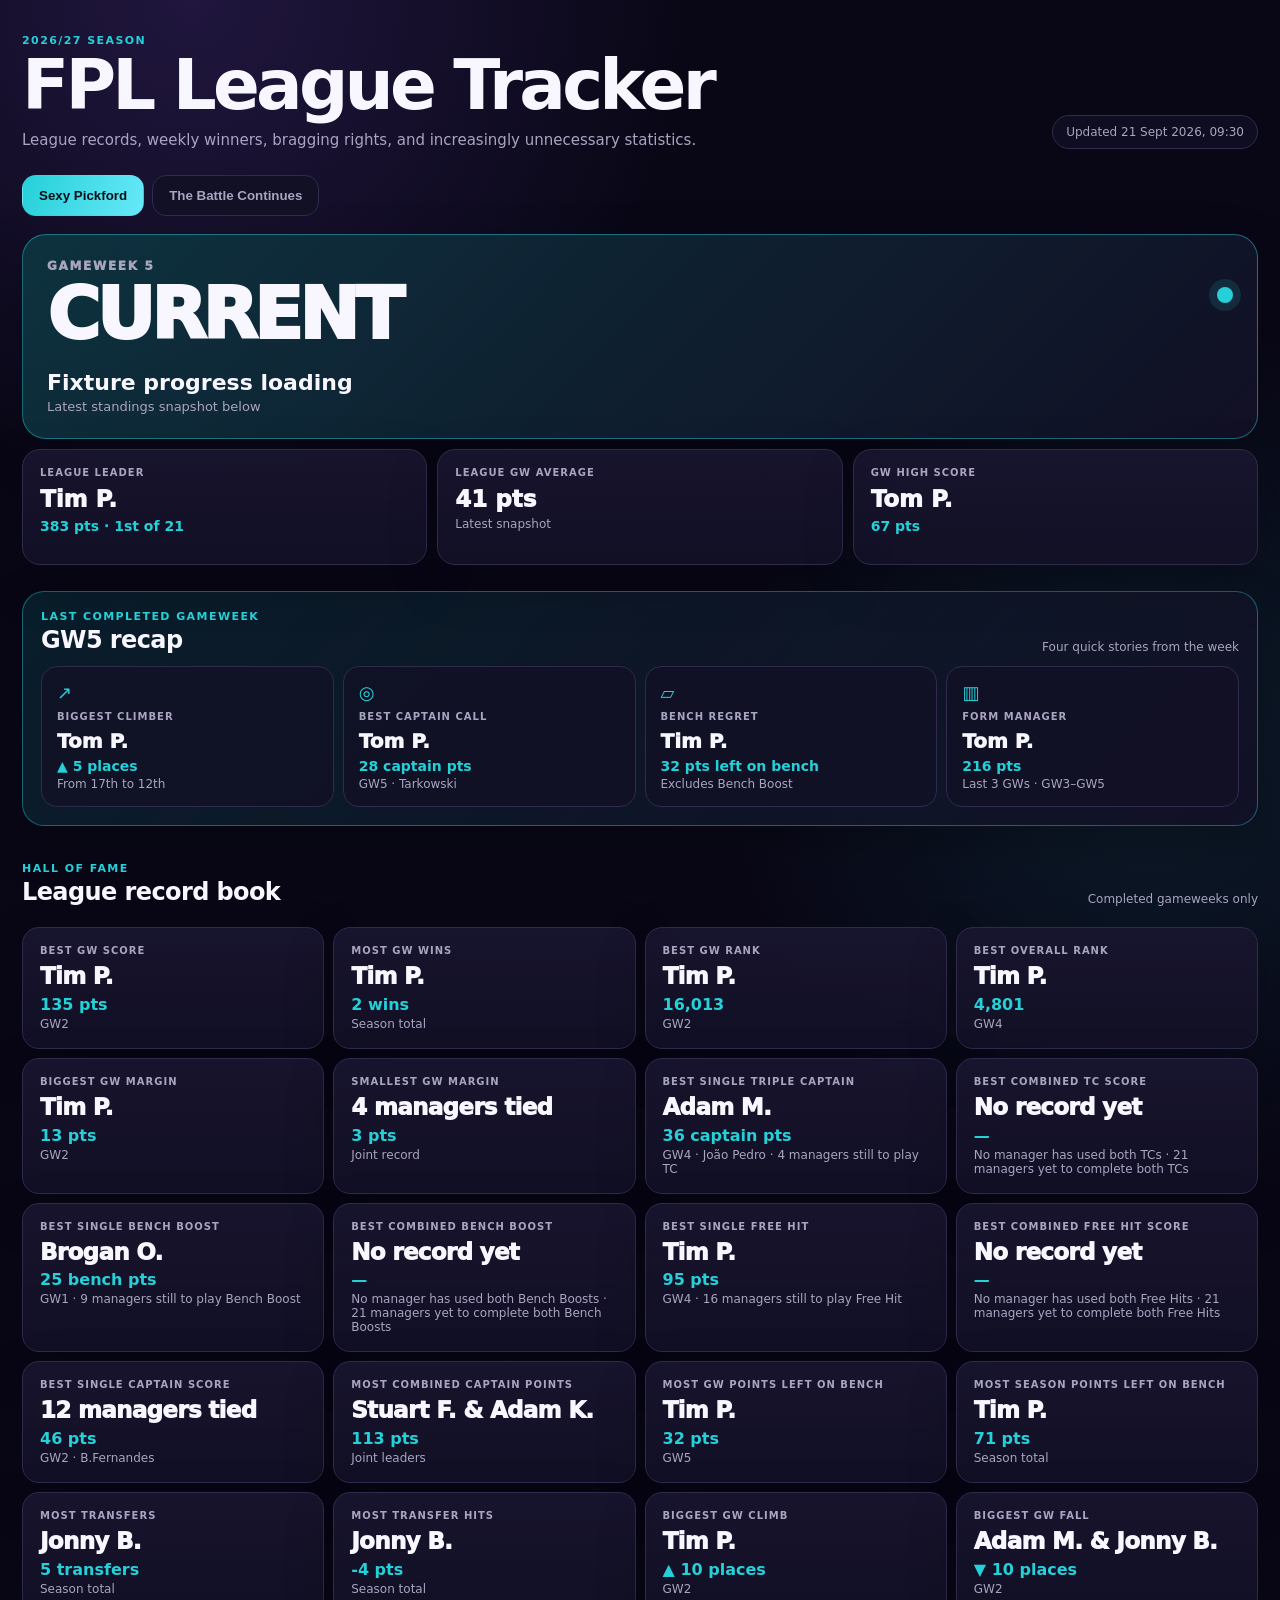
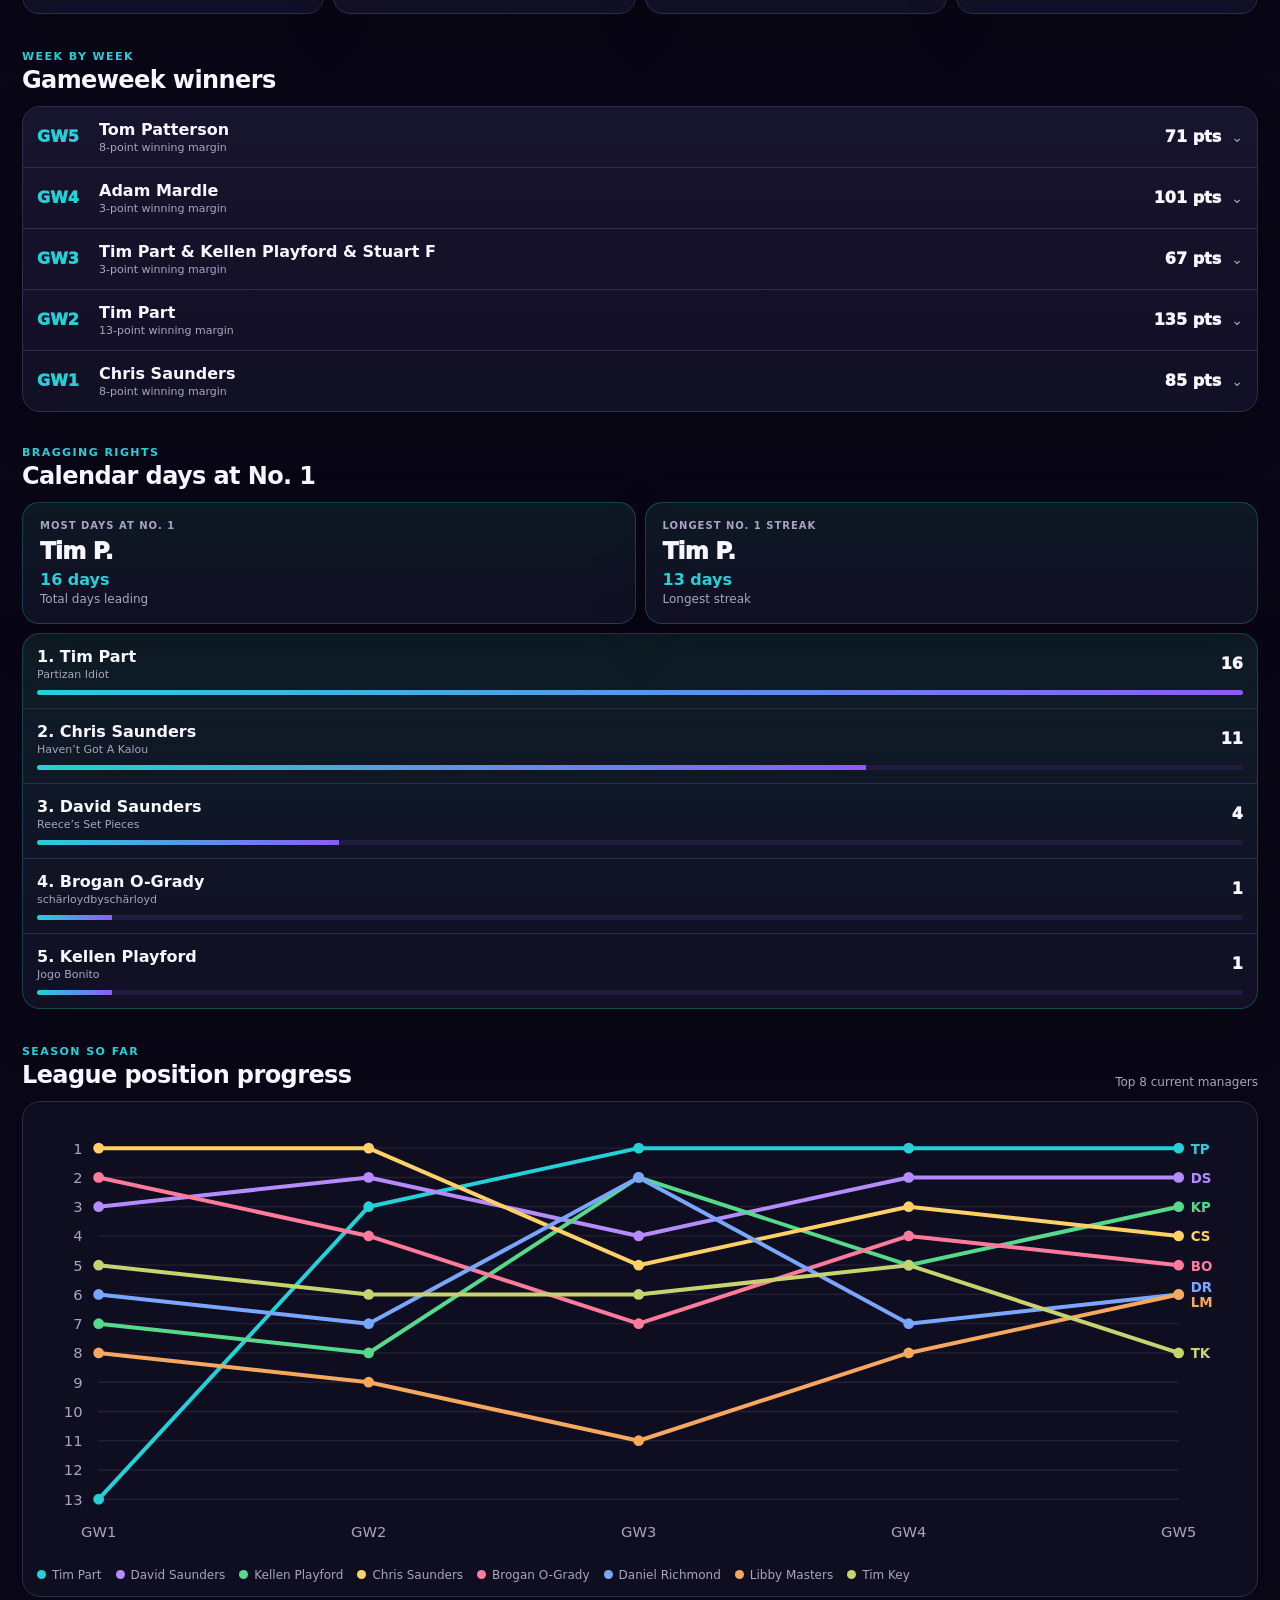
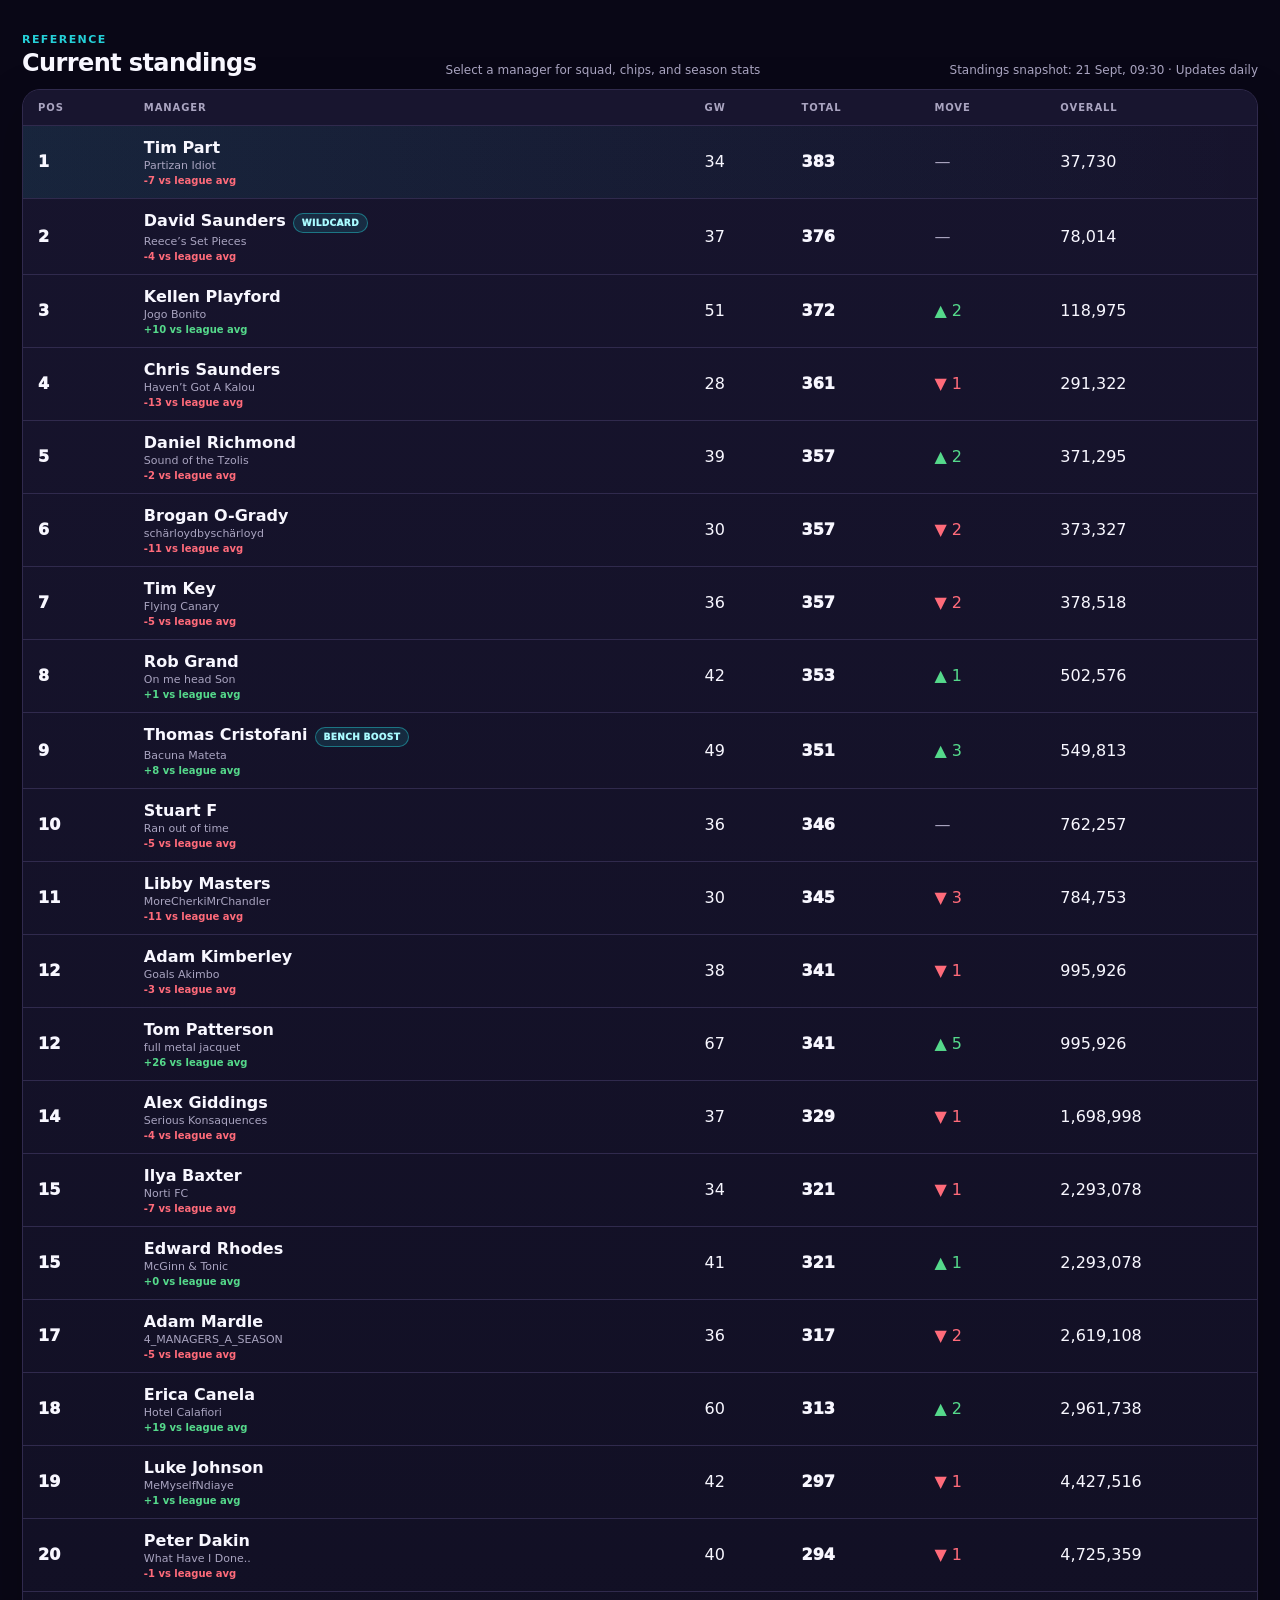
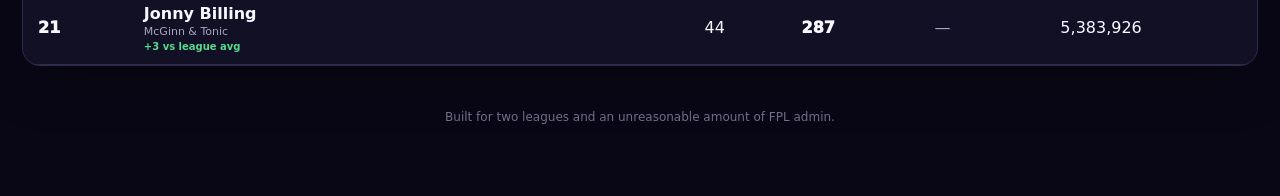
==== index.html @ e0088acc "Update index.html" ====
<!doctype html><html lang="en"><head><meta charset="utf-8"><meta name="viewport" content="width=device-width,initial-scale=1"><meta name="theme-color" content="#090716"><title>FPL League Tracker 2026/27</title><link rel="stylesheet" href="styles.css?v=3.5.0"><style>
.hero{display:block!important}.hero-current{border:1px solid rgba(37,208,216,.45);border-radius:24px;padding:24px;background:linear-gradient(135deg,rgba(13,54,65,.9),rgba(18,16,37,.96));box-shadow:var(--shadow);margin-bottom:10px}.hero-current-top{display:flex;justify-content:space-between;align-items:flex-start;gap:16px}.hero-current-kicker{font-size:12px;font-weight:950;letter-spacing:.14em;text-transform:uppercase;color:var(--muted)}.hero-current-status{font-size:clamp(42px,7vw,72px);font-weight:950;letter-spacing:-.055em;line-height:.95;margin-top:7px;text-transform:uppercase;color:var(--cyan)}.hero-current.complete .hero-current-status{color:var(--green)}.hero-current.finalising .hero-current-status{color:#ffd166}.hero-current.waiting .hero-current-status{color:var(--text)}.hero-current-dot{width:16px;height:16px;border-radius:50%;background:var(--cyan);margin-top:28px;box-shadow:0 0 0 8px rgba(37,208,216,.12)}.hero-current.complete .hero-current-dot{background:var(--green)}.hero-current.finalising .hero-current-dot{background:#ffd166}.hero-current-matches{font-size:22px;font-weight:900;margin-top:22px}.hero-current-sub{font-size:13px;color:var(--muted);margin-top:4px}.hero-mini-grid{display:grid;grid-template-columns:repeat(3,1fr);gap:10px}.hero-mini{border:1px solid var(--line);border-radius:18px;padding:17px;background:linear-gradient(180deg,rgba(24,21,47,.92),rgba(18,16,37,.96));box-shadow:var(--shadow);min-height:116px}.hero-mini-value{font-size:23px;font-weight:950;margin-top:8px}.hero-mini-stat{font-size:14px;font-weight:900;color:var(--cyan);margin-top:6px}.recap-section{margin-top:26px}.recap-shell{border:1px solid rgba(37,208,216,.42);border-radius:22px;padding:18px;background:linear-gradient(135deg,rgba(10,48,59,.56),rgba(18,16,37,.96));box-shadow:var(--shadow)}.recap-head{display:flex;justify-content:space-between;align-items:flex-end;gap:18px;margin-bottom:12px}.recap-note{font-size:12px;color:var(--muted)}.recap-grid{display:grid;grid-template-columns:repeat(4,1fr);gap:9px}.recap-card{border:1px solid var(--line);border-radius:16px;padding:15px;background:rgba(18,16,37,.82)}.recap-icon{font-size:18px;color:var(--cyan);margin-bottom:8px}.recap-holder{font-size:20px;font-weight:950;margin-top:7px}.recap-stat{font-size:14px;font-weight:900;color:var(--cyan);margin-top:5px}.standings-snapshot{font-size:12px;color:var(--muted);margin-top:5px}.progress-chart{border:1px solid var(--line);border-radius:18px;padding:14px;background:rgba(18,16,37,.72);overflow:hidden}.progress-chart svg{width:100%;height:auto;display:block}.chart-grid{stroke:rgba(255,255,255,.08);stroke-width:1}.chart-axis{fill:var(--muted);font-size:11px}.chart-legend{display:flex;flex-wrap:wrap;gap:8px 14px;margin-top:10px;font-size:12px;color:var(--muted)}.chart-legend span{display:flex;align-items:center;gap:6px}.chart-legend i{width:9px;height:9px;border-radius:50%;display:inline-block}@media(max-width:980px){.recap-grid{grid-template-columns:repeat(2,1fr)}}@media(max-width:680px){.hero-current{padding:18px}.hero-current-status{font-size:48px}.hero-mini-grid{grid-template-columns:repeat(2,1fr);gap:7px}.hero-mini:first-child{grid-column:1/-1}.recap-grid{grid-template-columns:repeat(2,1fr);gap:7px}}
</style></head><body><main class="shell"><header class="site-header"><div><div class="eyebrow">2026/27 season</div><h1>FPL League Tracker</h1><p class="intro">League records, weekly winners, bragging rights, and increasingly unnecessary statistics.</p></div><div class="status" id="updated">Loading latest snapshot…</div></header><nav id="tabs" class="league-tabs" aria-label="Choose league"></nav><section class="hero" id="hero"></section><section class="recap-section" id="gwRecapSection"><div class="recap-shell" id="gwRecap"></div></section><section class="section"><div class="section-head"><div><div class="eyebrow">Hall of fame</div><h2>League record book</h2></div><div class="section-note">Completed gameweeks only</div></div><div id="headlineRecords" class="headline-records"></div><div id="otherRecords" class="other-records"></div></section><section class="section lower-stats"><div><div class="section-head"><div><div class="eyebrow">Week by week</div><h2>Gameweek winners</h2></div></div><div id="gwWinners"></div></div><div><div class="section-head"><div><div class="eyebrow">Bragging rights</div><h2>Calendar days at No. 1</h2></div></div><div id="daysTop"></div></div></section><section class="section standings-section"><div class="section-head"><div><div class="eyebrow">Reference</div><h2>Current standings</h2></div><div class="section-note">Select a manager for squad, chips, and season stats</div></div><div id="standings"></div></section><footer>Built for two leagues and an unreasonable amount of FPL admin.</footer></main><script src="app.js?v=3.7.3"></script><script src="launch-updates.js?v=3.7.4"></script></body></html>
---- styles.css ----
:root{
  --bg:#090716;--panel:#121025;--panel2:#18152f;--panel3:#211c3e;
  --text:#f8f7ff;--muted:#a9a4c0;--line:#302a4d;
  --purple:#8b5cf6;--cyan:#25d0d8;--green:#55d98b;--red:#ff6b7a;
  --shadow:0 18px 50px rgba(0,0,0,.22)
}
*{box-sizing:border-box}
body{
  margin:0;font-family:Inter,system-ui,-apple-system,"Segoe UI",sans-serif;color:var(--text);
  background:radial-gradient(circle at 15% 0%,rgba(139,92,246,.18),transparent 31rem),
             radial-gradient(circle at 90% 15%,rgba(37,208,216,.1),transparent 27rem),
             var(--bg);
  min-height:100vh
}
.shell{width:min(1320px,calc(100% - 44px));margin:auto;padding:34px 0 72px}
.site-header{display:flex;justify-content:space-between;align-items:flex-end;gap:28px;margin-bottom:26px}
.eyebrow{color:var(--cyan);font-size:11px;font-weight:900;letter-spacing:.13em;text-transform:uppercase}
h1{font-size:clamp(40px,5.4vw,70px);line-height:.95;letter-spacing:-.055em;margin:6px 0 12px}
.intro,.section-note,.team-name{color:var(--muted)}
.intro{margin:0;font-size:15px}
.status{border:1px solid var(--line);background:rgba(18,16,37,.7);border-radius:999px;padding:9px 13px;color:var(--muted);font-size:12px}
.league-tabs{display:flex;gap:8px;margin-bottom:18px;overflow:auto}
.tab{border:1px solid var(--line);background:var(--panel);color:var(--muted);border-radius:14px;padding:12px 16px;font-weight:900;cursor:pointer;white-space:nowrap}
.tab.active{color:#081017;background:linear-gradient(110deg,var(--cyan),#67e8f9);border-color:transparent}

.hero{display:grid;grid-template-columns:1.45fr repeat(3,.75fr);gap:12px}
.hero-card,.record,.days-card,.gw-card,.manager-card,.desktop-table,.desktop-detail{
  border:1px solid var(--line);
  background:linear-gradient(180deg,rgba(24,21,47,.92),rgba(18,16,37,.96));
  box-shadow:var(--shadow)
}
.hero-card{border-radius:22px;padding:20px;min-height:132px}
.hero-leader{background:linear-gradient(135deg,rgba(139,92,246,.25),rgba(37,208,216,.11)),var(--panel)}
.hero-label,.record-label,.mini-label,.detail-title{font-size:10px;text-transform:uppercase;letter-spacing:.1em;color:var(--muted);font-weight:900}
.hero-value{font-size:clamp(27px,3.4vw,42px);font-weight:950;letter-spacing:-.04em;margin-top:7px}
.hero-leader .hero-value{font-size:clamp(30px,4vw,48px)}
.hero-sub{color:var(--muted);font-size:12px;margin-top:5px}
.progress{height:6px;background:var(--panel3);border-radius:20px;overflow:hidden;margin-top:12px}
.progress span,.bar span{display:block;height:100%;background:linear-gradient(90deg,var(--cyan),var(--purple))}

.section{margin-top:36px}
.section-head{display:flex;justify-content:space-between;align-items:end;gap:18px;margin-bottom:12px}
h2{font-size:24px;letter-spacing:-.025em;margin:3px 0 0}
.section-note{font-size:12px}

.headline-records{display:grid;grid-template-columns:repeat(4,1fr);gap:10px}
.other-records{display:grid;grid-template-columns:repeat(3,1fr);gap:9px;margin-top:9px}
.record{padding:17px;border-radius:17px}
.record-holder{font-size:20px;font-weight:950;letter-spacing:-.03em;margin-top:8px}
.headline-records .record-holder{font-size:24px}
.record-stat{font-size:15px;font-weight:900;color:var(--cyan);margin-top:5px}
.record-context{font-size:11px;color:var(--muted);margin-top:3px}

.two-col{display:grid;grid-template-columns:1fr 1fr;gap:28px}
.days-card,.gw-card{border-radius:18px;overflow:hidden}
.day-row,.gw-row{padding:13px 14px;border-bottom:1px solid var(--line)}
.day-row:last-child,.gw-row:last-child{border-bottom:0}
.day-main{display:flex;justify-content:space-between;align-items:center;gap:12px}
.day-person,.gw-name{font-weight:900}
.day-count{font-weight:950}
.bar{height:5px;background:var(--panel3);border-radius:20px;overflow:hidden;margin-top:9px}
.gw-row{display:grid;grid-template-columns:52px 1fr auto;align-items:center;gap:10px}
.gw-num{color:var(--cyan);font-weight:950}
.gw-score{font-weight:950}
.gw-margin{font-size:11px;color:var(--muted);margin-top:2px}

.desktop-table{border-radius:18px;overflow:hidden}
table{width:100%;border-collapse:collapse}
th,td{padding:12px 15px;border-bottom:1px solid var(--line)}
th{background:var(--panel2);font-size:10px;text-transform:uppercase;letter-spacing:.09em;color:var(--muted);text-align:left}
tbody tr.manager-row{cursor:pointer}
tbody tr.manager-row:hover{background:rgba(139,92,246,.08)}
tbody tr.leader{background:linear-gradient(90deg,rgba(37,208,216,.09),transparent)}
.pos,.points{font-weight:950}
.manager-name{font-weight:900}
.team-name{font-size:11px;margin-top:2px}
.movement{font-size:11px;font-weight:900}
.up{color:var(--green)}.down{color:var(--red)}.same{color:var(--muted)}
.chip-badge{display:inline-flex;margin-left:7px;padding:4px 8px;border-radius:999px;background:rgba(37,208,216,.13);border:1px solid rgba(37,208,216,.45);color:#a9fbff;font-size:9px;font-weight:950;text-transform:uppercase;letter-spacing:.04em}
.avg-pill{font-size:10px;font-weight:800;margin-top:3px}
.above{color:var(--green)}.below{color:var(--red)}.level{color:var(--muted)}

.desktop-detail-row{display:none}
.desktop-detail-row.open{display:table-row}
.desktop-detail-cell{padding:0!important;background:#0d0b1b}
.desktop-detail{box-shadow:none;border-width:0 0 1px;border-radius:0;padding:20px}
.profile-top{display:flex;justify-content:space-between;align-items:flex-start;gap:20px;margin-bottom:16px}
.profile-name{font-size:25px;font-weight:950;letter-spacing:-.03em}
.profile-team{color:var(--muted);font-size:12px;margin-top:3px}
.profile-stats{display:flex;gap:20px;flex-wrap:wrap}
.profile-stat strong{display:block;font-size:18px}
.profile-stat span{font-size:10px;color:var(--muted);text-transform:uppercase;letter-spacing:.08em}
.detail-grid{display:grid;grid-template-columns:repeat(5,1fr);gap:8px}
.detail-item{background:var(--panel2);border-radius:10px;padding:10px}
.detail-value{font-weight:850;margin-top:3px;font-size:13px}
.detail-section{margin-top:16px}
.detail-title{margin-bottom:8px}
.chip-history{display:flex;gap:6px;flex-wrap:wrap}
.used-chip{background:var(--panel3);border:1px solid var(--line);border-radius:999px;padding:6px 9px;font-size:11px;font-weight:850}
.squad{display:grid;grid-template-columns:repeat(5,1fr);gap:7px}
.player{background:var(--panel2);border:1px solid transparent;border-radius:10px;padding:9px}
.player.bench{opacity:.7}
.player.captain{border-color:rgba(37,208,216,.55)}
.player-name{font-size:12px;font-weight:900;white-space:nowrap;overflow:hidden;text-overflow:ellipsis}
.player-meta{font-size:10px;color:var(--muted);margin-top:3px}
.player-points{font-size:16px;font-weight:950;margin-top:6px}

.mobile-list{display:none}
.manager-card{border-radius:17px;margin-bottom:9px;overflow:hidden}
.manager-summary{display:grid;grid-template-columns:38px minmax(0,1fr) auto 18px;align-items:center;gap:10px;padding:13px 14px}
.manager-points{text-align:right}
.manager-points strong{display:block;font-size:20px}
.chev{color:var(--muted);transition:transform .18s ease}
.manager-detail{display:none;border-top:1px solid var(--line);padding:14px}
.manager-card.open .manager-detail{display:block}
.manager-card.open .chev{transform:rotate(180deg)}
.empty{border:1px dashed var(--line);color:var(--muted);padding:18px;border-radius:16px}
footer{text-align:center;color:#726d88;font-size:12px;padding-top:44px}

@media(max-width:980px){
  .hero{grid-template-columns:repeat(2,1fr)}
  .hero-leader{grid-column:1/-1}
  .headline-records{grid-template-columns:repeat(2,1fr)}
  .other-records{grid-template-columns:repeat(2,1fr)}
  .two-col{grid-template-columns:1fr}
  .squad{grid-template-columns:repeat(3,1fr)}
}
@media(max-width:680px){
  .shell{width:calc(100% - 22px);padding-top:20px}
  .site-header{display:block}
  .status{display:inline-block;margin-top:16px}
  h1{font-size:clamp(38px,12vw,54px)}
  .intro{font-size:14px}
  .hero{grid-template-columns:repeat(2,1fr);gap:8px}
  .hero-card{padding:14px;min-height:106px;border-radius:17px}
  .hero-leader{grid-column:1/-1}
  .hero-card:nth-child(4){grid-column:1/-1;min-height:auto}
  .hero-value{font-size:25px}
  .hero-leader .hero-value{font-size:34px}
  .section{margin-top:29px}
  .section-note{display:none}
  h2{font-size:21px}
  .headline-records,.other-records{grid-template-columns:repeat(2,1fr);gap:7px}
  .record{padding:13px}
  .record-holder,.headline-records .record-holder{font-size:18px}
  .record-stat{font-size:14px}
  .desktop-table{display:none}
  .mobile-list{display:block}
  .manager-summary{cursor:pointer}
  .mobile-detail-grid{display:grid;grid-template-columns:repeat(2,1fr);gap:7px}
  .squad{grid-template-columns:repeat(2,1fr)}
}

/* v3.3 stat hierarchy */
.hero{grid-template-columns:1.45fr .78fr .78fr}
.headline-records{grid-template-columns:1fr}
.record-wide{min-height:126px;display:flex;flex-direction:column;justify-content:center}
.record-wide .record-holder{font-size:30px}
.other-records{grid-template-columns:repeat(2,1fr)}
.captain-return{font-size:10px;color:var(--cyan);font-weight:850;margin-top:5px;line-height:1.3}
@media(max-width:980px){.hero{grid-template-columns:1fr 1fr}.hero-leader{grid-column:1/-1}.other-records{grid-template-columns:repeat(2,1fr)}}
@media(max-width:680px){.hero{grid-template-columns:1fr 1fr}.hero-leader{grid-column:1/-1}.hero-card:nth-child(4){grid-column:auto}.headline-records{grid-template-columns:1fr}.other-records{grid-template-columns:repeat(2,1fr)}.record-wide .record-holder{font-size:24px}}


/* v3.3.6 update cadence + live GW status */
.update-pill{
  display:inline-flex;align-items:center;vertical-align:middle;margin-left:6px;
  padding:3px 6px;border-radius:999px;font-size:8px;line-height:1;
  font-weight:950;letter-spacing:.08em;text-transform:uppercase
}
.update-pill.daily{
  color:#a9fbff;background:rgba(37,208,216,.10);
  border:1px solid rgba(37,208,216,.28)
}
.update-pill.live{
  color:#081017;background:linear-gradient(110deg,var(--cyan),#67e8f9);
  border:1px solid transparent
}
.hero-daily{
  border-color:rgba(37,208,216,.28);
  background:linear-gradient(180deg,rgba(18,41,50,.78),rgba(18,16,37,.96))
}
.hero-leader.hero-daily{
  background:linear-gradient(135deg,rgba(139,92,246,.23),rgba(37,208,216,.17)),var(--panel)
}
.hero-live{
  border-color:rgba(37,208,216,.62);
  background:linear-gradient(180deg,rgba(19,65,70,.75),rgba(18,16,37,.96));
  box-shadow:0 18px 50px rgba(0,0,0,.22),0 0 0 1px rgba(37,208,216,.08) inset
}
.hero-finalising{border-color:rgba(37,208,216,.42)}
.record-daily{
  border-color:rgba(37,208,216,.25);
  background:linear-gradient(180deg,rgba(18,42,49,.72),rgba(18,16,37,.96))
}
.daily-card{
  border-color:rgba(37,208,216,.25);
  background:linear-gradient(180deg,rgba(18,42,49,.64),rgba(18,16,37,.96))
}
.record-holder{overflow-wrap:anywhere;line-height:1.12}

@media(max-width:680px){
  .update-pill{margin-left:4px;padding:3px 5px;font-size:7px}
}


/* v3.3.7 squad fixture status */
.fixture-dot{display:inline-block;width:7px;height:7px;border-radius:50%;margin-left:7px;vertical-align:2px}
.fixture-dot.played{background:var(--green)}
.fixture-dot.live{background:var(--cyan);box-shadow:0 0 0 3px rgba(37,208,216,.14)}
.bench-divider{margin:14px 0 8px;padding-top:12px;border-top:1px solid var(--line);color:var(--muted);font-size:9px;font-weight:950;letter-spacing:.11em;text-transform:uppercase}
.squad-bench .player{background:#141126;opacity:.66}
@media(max-width:680px){.squad-starters .player:last-child{grid-column:1/2}.squad-bench{grid-template-columns:repeat(2,1fr)}}


/* v3.3.8 visual simplification */
.update-pill{display:none!important}
.hero-daily,.hero-live,.hero-finalising{
  border-color:rgba(37,208,216,.28);
  background:linear-gradient(180deg,rgba(18,37,47,.52),rgba(18,16,37,.96));
  box-shadow:var(--shadow)
}
.hero-leader.hero-daily{
  background:linear-gradient(135deg,rgba(139,92,246,.20),rgba(37,208,216,.13)),var(--panel)
}
.record-daily{border-color:var(--line);background:linear-gradient(180deg,rgba(24,21,47,.92),rgba(18,16,37,.96))}
.lower-stats{display:grid;grid-template-columns:1fr;gap:34px}
.brag-summary{display:grid;grid-template-columns:repeat(2,1fr);gap:9px;margin-bottom:9px}
.brag-stat{
  padding:17px;border-radius:17px;border:1px solid rgba(37,208,216,.25);
  background:linear-gradient(180deg,rgba(18,42,49,.52),rgba(18,16,37,.96));
  box-shadow:var(--shadow)
}

/* Desktop Hall of Fame: denser cards, larger useful type */
@media(min-width:981px){
  .other-records{grid-template-columns:repeat(4,1fr)}
  .record-holder{font-size:23px}
  .record-stat{font-size:16px}
  .record-context{font-size:12px}
  .squad-starters{grid-template-columns:repeat(4,1fr)}
  .squad-starters .player:nth-child(9){grid-column:1/2}
  .squad-starters .player:nth-child(10){grid-column:2/3}
  .squad-starters .player:nth-child(11){grid-column:3/4}
  .squad-bench{grid-template-columns:repeat(4,1fr)}
}

/* Tablet: preserve a sensible XI grid */
@media(min-width:681px) and (max-width:980px){
  .squad-starters{grid-template-columns:repeat(4,1fr)}
  .squad-bench{grid-template-columns:repeat(4,1fr)}
}

/* Mobile remains two-column */
@media(max-width:680px){
  .brag-summary{grid-template-columns:repeat(2,1fr);gap:7px}
  .brag-stat{padding:13px}
  .brag-stat .record-holder{font-size:18px}
  .squad-starters,.squad-bench{grid-template-columns:repeat(2,1fr)}
  .squad-starters .player:last-child{grid-column:1/2}
}


/* v3.3.9 live league-card context */
.remaining-count{
  display:block;
  margin-top:3px;
  font-size:10px;
  line-height:1.2;
  color:var(--muted);
  white-space:nowrap;
}


/* v3.4.0 record context + gameweek drill-down */
.fixture-dot.live{
  background:#ff9f43;
  box-shadow:0 0 0 3px rgba(255,159,67,.16);
}
.gw-block{border-bottom:1px solid var(--line)}
.gw-block:last-child{border-bottom:0}
.gw-block .gw-row{border-bottom:0}
.gw-toggle{
  width:100%;border:0;background:transparent;color:inherit;text-align:left;
  cursor:pointer;font:inherit
}
.gw-toggle:hover{background:rgba(139,92,246,.06)}
.gw-score-wrap{display:flex;align-items:center;gap:10px;justify-content:flex-end}
.gw-chev{color:var(--muted);font-size:14px;transition:transform .18s ease}
.gw-block.open .gw-chev{transform:rotate(180deg)}
.gw-detail{
  display:none;
  padding:0 14px 13px 76px;
  background:rgba(9,7,22,.26)
}
.gw-block.open .gw-detail{display:block}
.gw-top5-head,.gw-top5-row{
  display:grid;grid-template-columns:34px minmax(0,1fr) auto;gap:10px;align-items:center
}
.gw-top5-head{
  padding:9px 0 7px;
  color:var(--muted);font-size:9px;font-weight:900;text-transform:uppercase;letter-spacing:.09em
}
.gw-top5-head span:first-child{grid-column:1/3}
.gw-top5-row{
  padding:9px 0;border-top:1px solid rgba(48,42,77,.7)
}
.gw-top5-row.winner{color:var(--text)}
.gw-top5-rank{color:var(--muted);font-weight:900}
.gw-top5-name{font-weight:900}
.gw-top5-score{font-weight:950}
@media(max-width:680px){
  .gw-detail{padding:0 12px 12px}
  .gw-top5-row{grid-template-columns:28px minmax(0,1fr) auto}
}
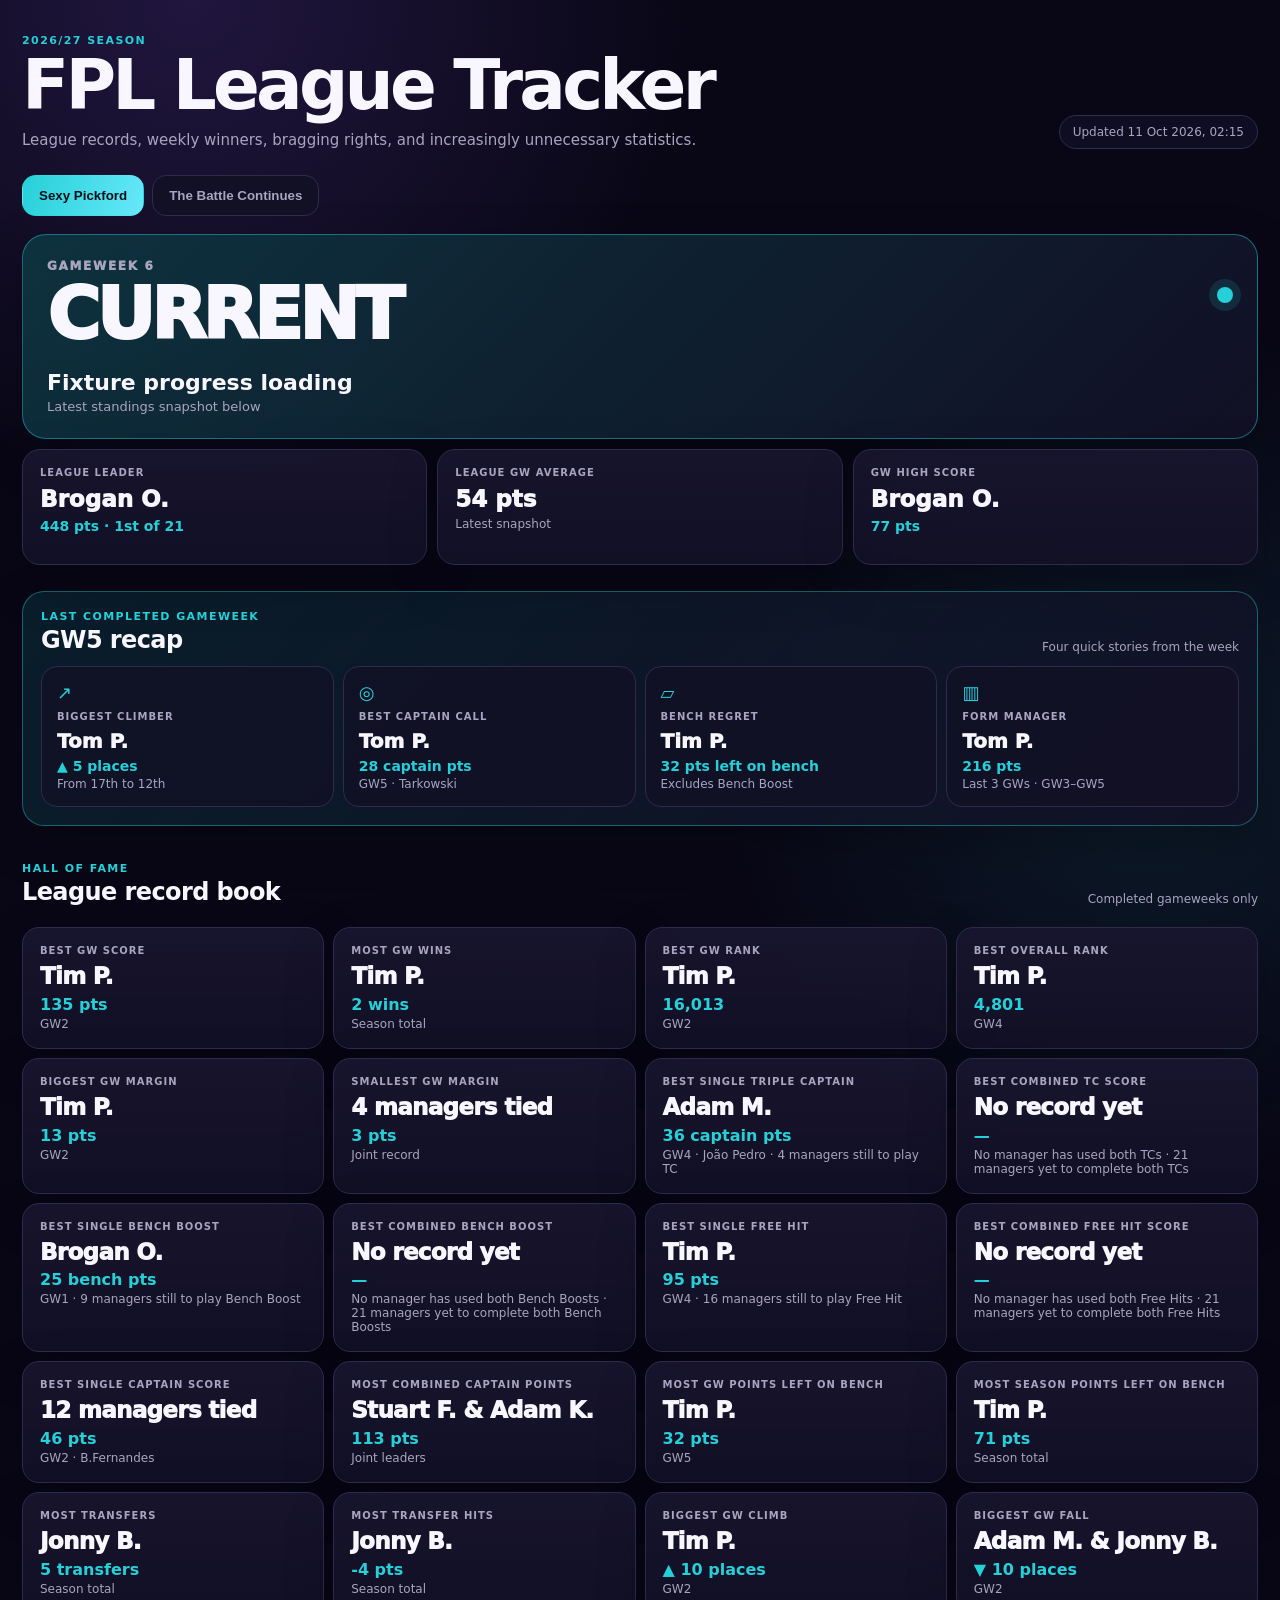
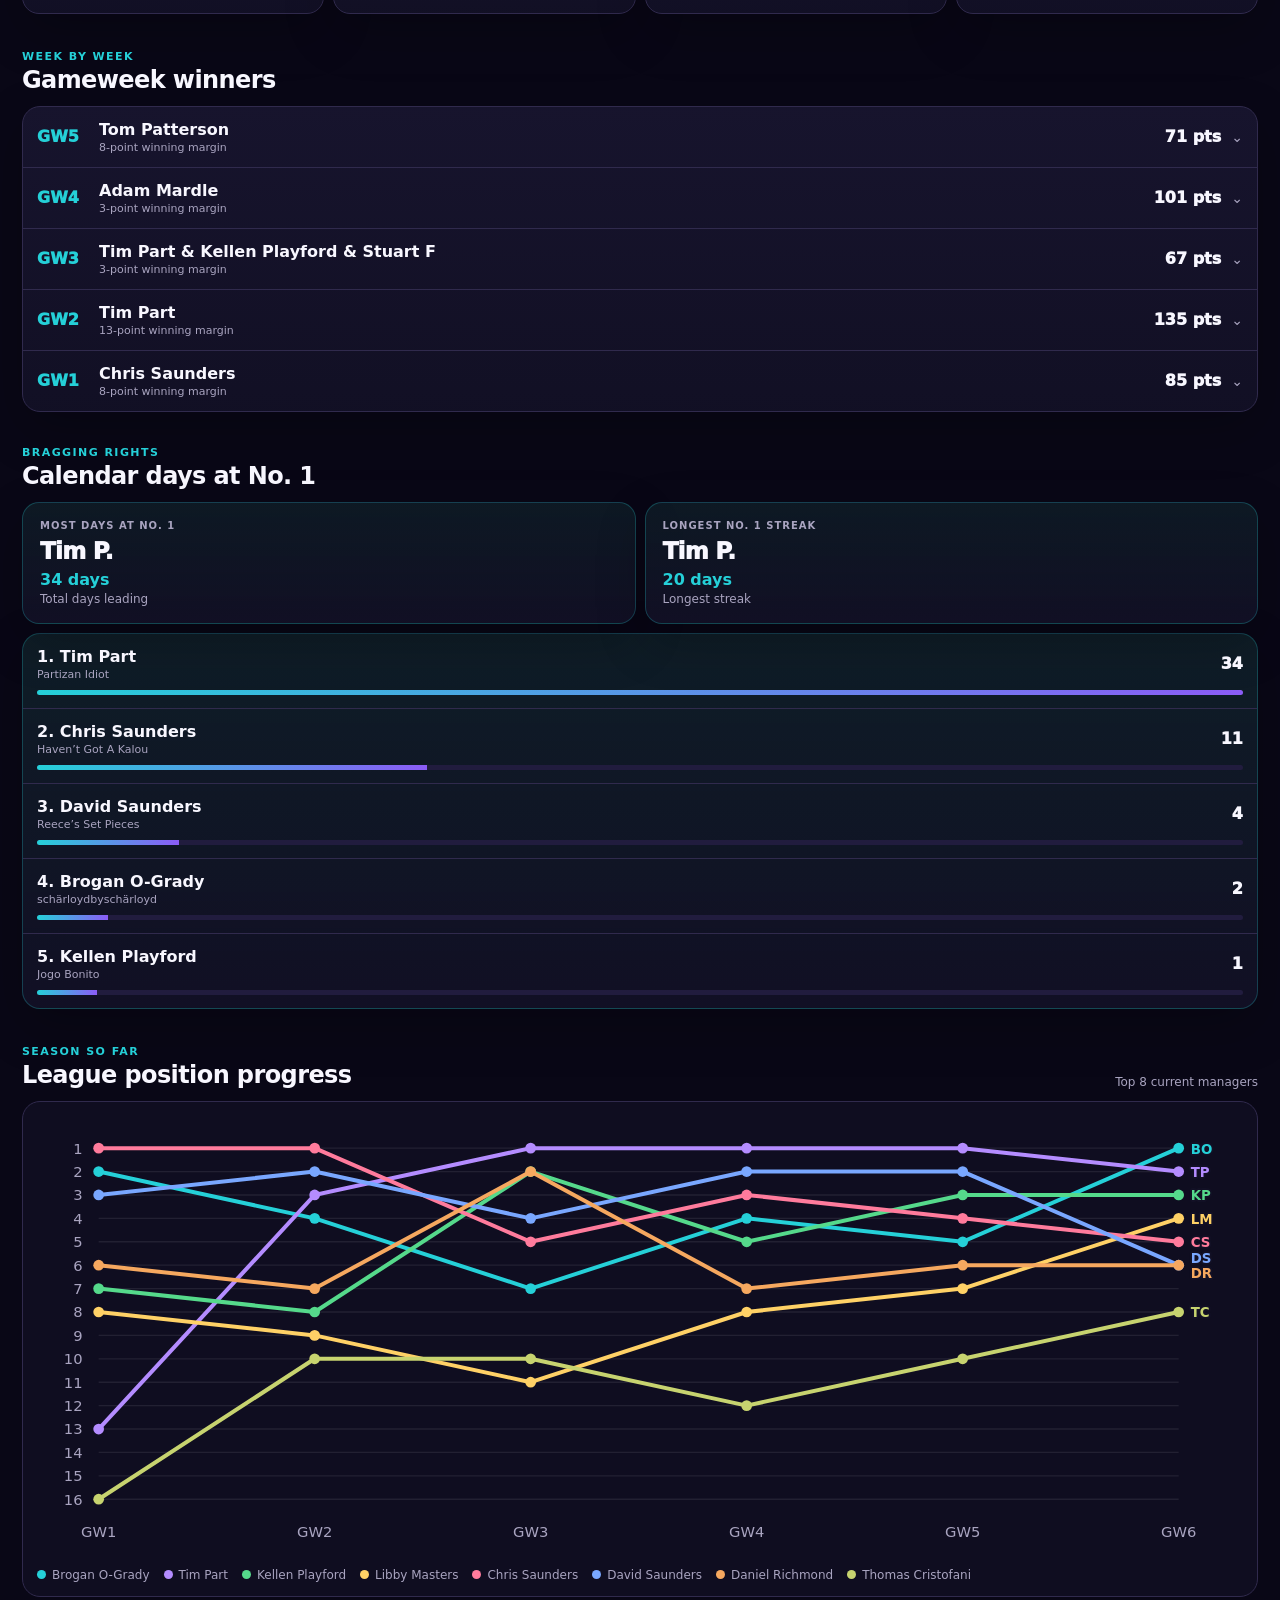
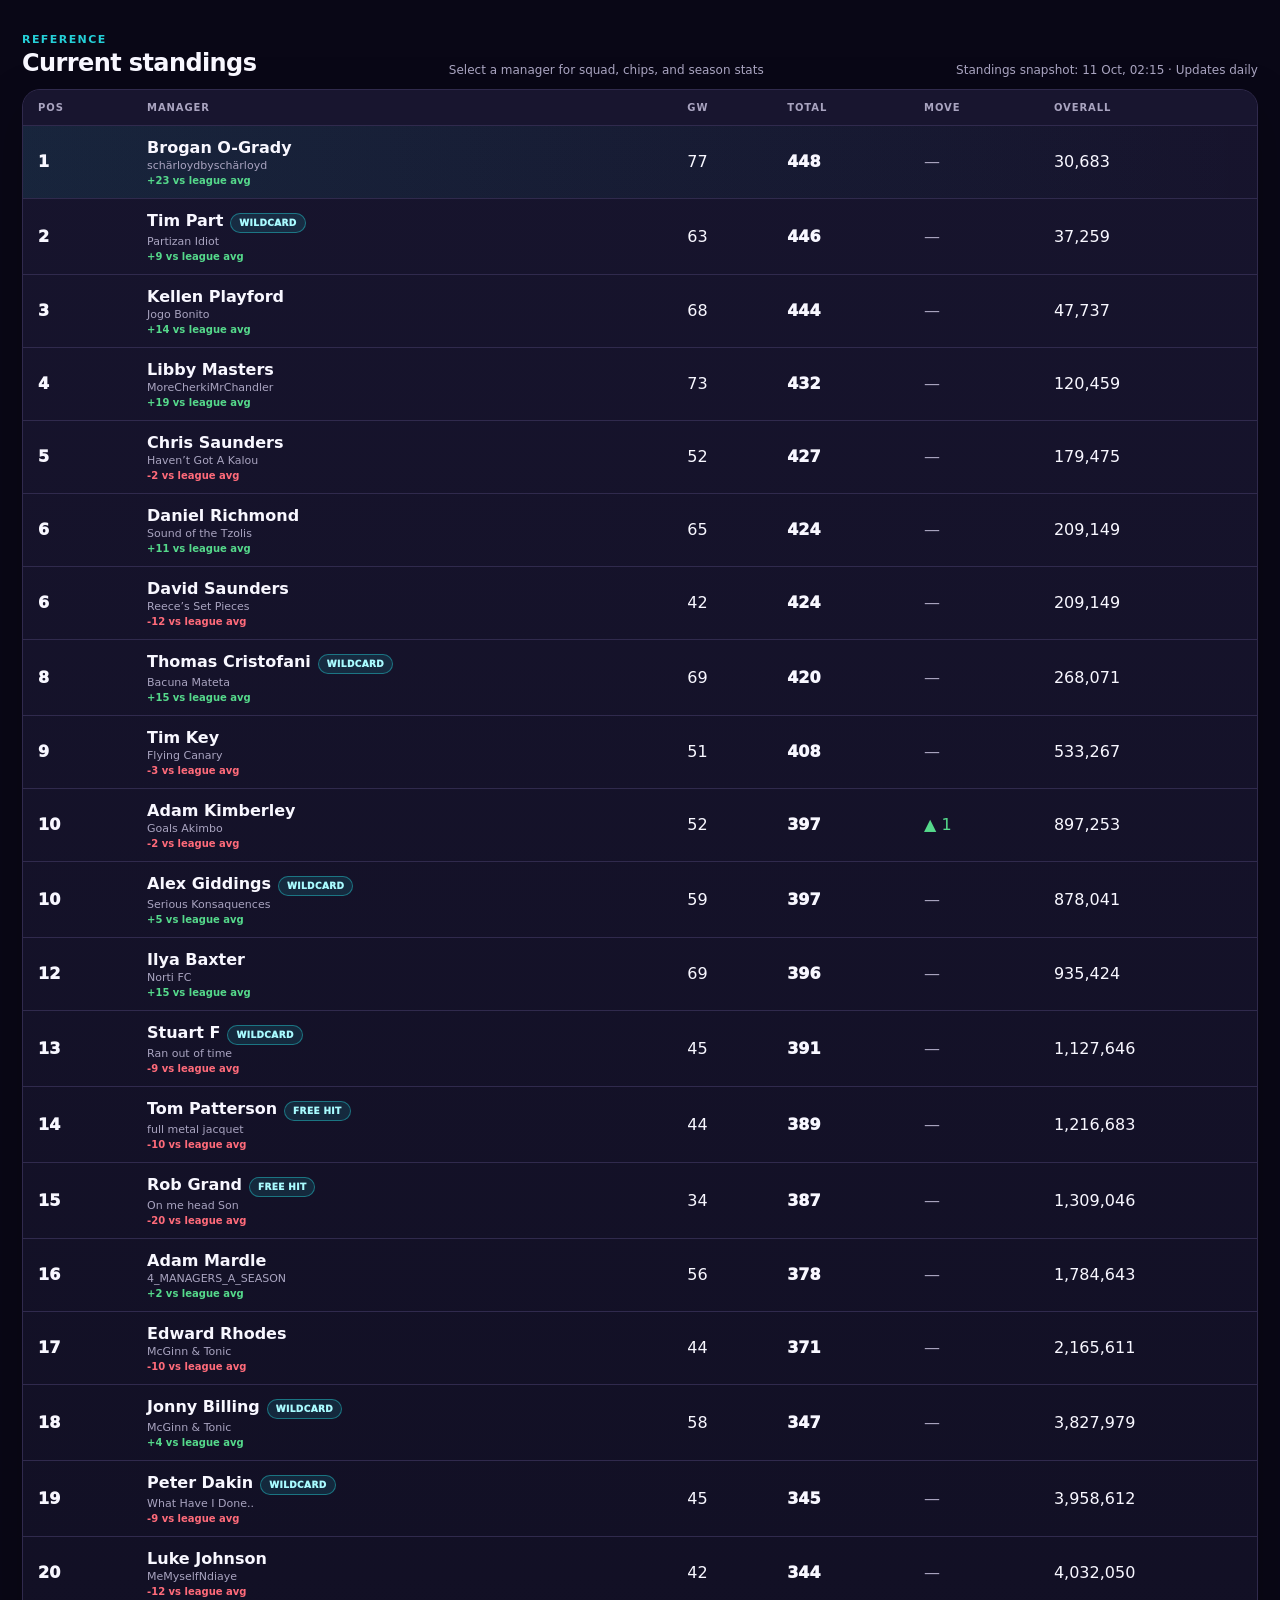
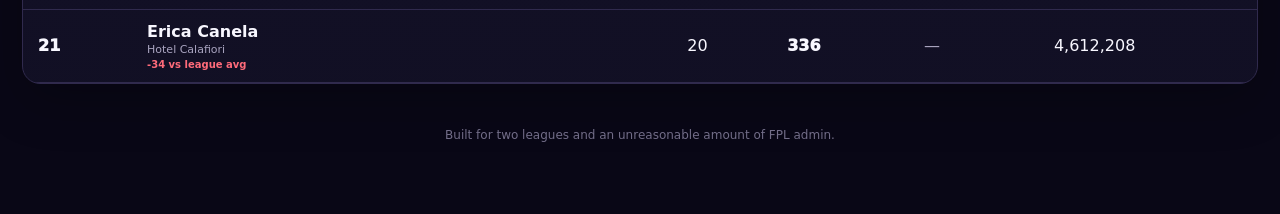
==== commit 0272d4a4: "Update index.html" ====
--- a/index.html
+++ b/index.html
@@ -1,3 +1,3 @@
 <!doctype html><html lang="en"><head><meta charset="utf-8"><meta name="viewport" content="width=device-width,initial-scale=1"><meta name="theme-color" content="#090716"><title>FPL League Tracker 2026/27</title><link rel="stylesheet" href="styles.css?v=3.5.0"><style>
 .hero{display:block!important}.hero-current{border:1px solid rgba(37,208,216,.45);border-radius:24px;padding:24px;background:linear-gradient(135deg,rgba(13,54,65,.9),rgba(18,16,37,.96));box-shadow:var(--shadow);margin-bottom:10px}.hero-current-top{display:flex;justify-content:space-between;align-items:flex-start;gap:16px}.hero-current-kicker{font-size:12px;font-weight:950;letter-spacing:.14em;text-transform:uppercase;color:var(--muted)}.hero-current-status{font-size:clamp(42px,7vw,72px);font-weight:950;letter-spacing:-.055em;line-height:.95;margin-top:7px;text-transform:uppercase;color:var(--cyan)}.hero-current.complete .hero-current-status{color:var(--green)}.hero-current.finalising .hero-current-status{color:#ffd166}.hero-current.waiting .hero-current-status{color:var(--text)}.hero-current-dot{width:16px;height:16px;border-radius:50%;background:var(--cyan);margin-top:28px;box-shadow:0 0 0 8px rgba(37,208,216,.12)}.hero-current.complete .hero-current-dot{background:var(--green)}.hero-current.finalising .hero-current-dot{background:#ffd166}.hero-current-matches{font-size:22px;font-weight:900;margin-top:22px}.hero-current-sub{font-size:13px;color:var(--muted);margin-top:4px}.hero-mini-grid{display:grid;grid-template-columns:repeat(3,1fr);gap:10px}.hero-mini{border:1px solid var(--line);border-radius:18px;padding:17px;background:linear-gradient(180deg,rgba(24,21,47,.92),rgba(18,16,37,.96));box-shadow:var(--shadow);min-height:116px}.hero-mini-value{font-size:23px;font-weight:950;margin-top:8px}.hero-mini-stat{font-size:14px;font-weight:900;color:var(--cyan);margin-top:6px}.recap-section{margin-top:26px}.recap-shell{border:1px solid rgba(37,208,216,.42);border-radius:22px;padding:18px;background:linear-gradient(135deg,rgba(10,48,59,.56),rgba(18,16,37,.96));box-shadow:var(--shadow)}.recap-head{display:flex;justify-content:space-between;align-items:flex-end;gap:18px;margin-bottom:12px}.recap-note{font-size:12px;color:var(--muted)}.recap-grid{display:grid;grid-template-columns:repeat(4,1fr);gap:9px}.recap-card{border:1px solid var(--line);border-radius:16px;padding:15px;background:rgba(18,16,37,.82)}.recap-icon{font-size:18px;color:var(--cyan);margin-bottom:8px}.recap-holder{font-size:20px;font-weight:950;margin-top:7px}.recap-stat{font-size:14px;font-weight:900;color:var(--cyan);margin-top:5px}.standings-snapshot{font-size:12px;color:var(--muted);margin-top:5px}.progress-chart{border:1px solid var(--line);border-radius:18px;padding:14px;background:rgba(18,16,37,.72);overflow:hidden}.progress-chart svg{width:100%;height:auto;display:block}.chart-grid{stroke:rgba(255,255,255,.08);stroke-width:1}.chart-axis{fill:var(--muted);font-size:11px}.chart-legend{display:flex;flex-wrap:wrap;gap:8px 14px;margin-top:10px;font-size:12px;color:var(--muted)}.chart-legend span{display:flex;align-items:center;gap:6px}.chart-legend i{width:9px;height:9px;border-radius:50%;display:inline-block}@media(max-width:980px){.recap-grid{grid-template-columns:repeat(2,1fr)}}@media(max-width:680px){.hero-current{padding:18px}.hero-current-status{font-size:48px}.hero-mini-grid{grid-template-columns:repeat(2,1fr);gap:7px}.hero-mini:first-child{grid-column:1/-1}.recap-grid{grid-template-columns:repeat(2,1fr);gap:7px}}
-</style></head><body><main class="shell"><header class="site-header"><div><div class="eyebrow">2026/27 season</div><h1>FPL League Tracker</h1><p class="intro">League records, weekly winners, bragging rights, and increasingly unnecessary statistics.</p></div><div class="status" id="updated">Loading latest snapshot…</div></header><nav id="tabs" class="league-tabs" aria-label="Choose league"></nav><section class="hero" id="hero"></section><section class="recap-section" id="gwRecapSection"><div class="recap-shell" id="gwRecap"></div></section><section class="section"><div class="section-head"><div><div class="eyebrow">Hall of fame</div><h2>League record book</h2></div><div class="section-note">Completed gameweeks only</div></div><div id="headlineRecords" class="headline-records"></div><div id="otherRecords" class="other-records"></div></section><section class="section lower-stats"><div><div class="section-head"><div><div class="eyebrow">Week by week</div><h2>Gameweek winners</h2></div></div><div id="gwWinners"></div></div><div><div class="section-head"><div><div class="eyebrow">Bragging rights</div><h2>Calendar days at No. 1</h2></div></div><div id="daysTop"></div></div></section><section class="section standings-section"><div class="section-head"><div><div class="eyebrow">Reference</div><h2>Current standings</h2></div><div class="section-note">Select a manager for squad, chips, and season stats</div></div><div id="standings"></div></section><footer>Built for two leagues and an unreasonable amount of FPL admin.</footer></main><script src="app.js?v=3.7.3"></script><script src="launch-updates.js?v=3.7.4"></script></body></html>
+</style></head><body><main class="shell"><header class="site-header"><div><div class="eyebrow">2026/27 season</div><h1>FPL League Tracker</h1><p class="intro">League records, weekly winners, bragging rights, and increasingly unnecessary statistics.</p></div><div class="status" id="updated">Loading latest snapshot…</div></header><nav id="tabs" class="league-tabs" aria-label="Choose league"></nav><section class="hero" id="hero"></section><section class="recap-section" id="gwRecapSection"><div class="recap-shell" id="gwRecap"></div></section><section class="section"><div class="section-head"><div><div class="eyebrow">Hall of fame</div><h2>League record book</h2></div><div class="section-note">Completed gameweeks only</div></div><div id="headlineRecords" class="headline-records"></div><div id="otherRecords" class="other-records"></div></section><section class="section lower-stats"><div><div class="section-head"><div><div class="eyebrow">Week by week</div><h2>Gameweek winners</h2></div></div><div id="gwWinners"></div></div><div><div class="section-head"><div><div class="eyebrow">Bragging rights</div><h2>Calendar days at No. 1</h2></div></div><div id="daysTop"></div></div></section><section class="section standings-section"><div class="section-head"><div><div class="eyebrow">Reference</div><h2>Current standings</h2></div><div class="section-note">Select a manager for squad, chips, and season stats</div></div><div id="standings"></div></section><footer>Built for two leagues and an unreasonable amount of FPL admin.</footer></main><script src="app.js?v=3.7.3"></script><script src="launch-updates.js?v=3.8.0"></script></body></html>
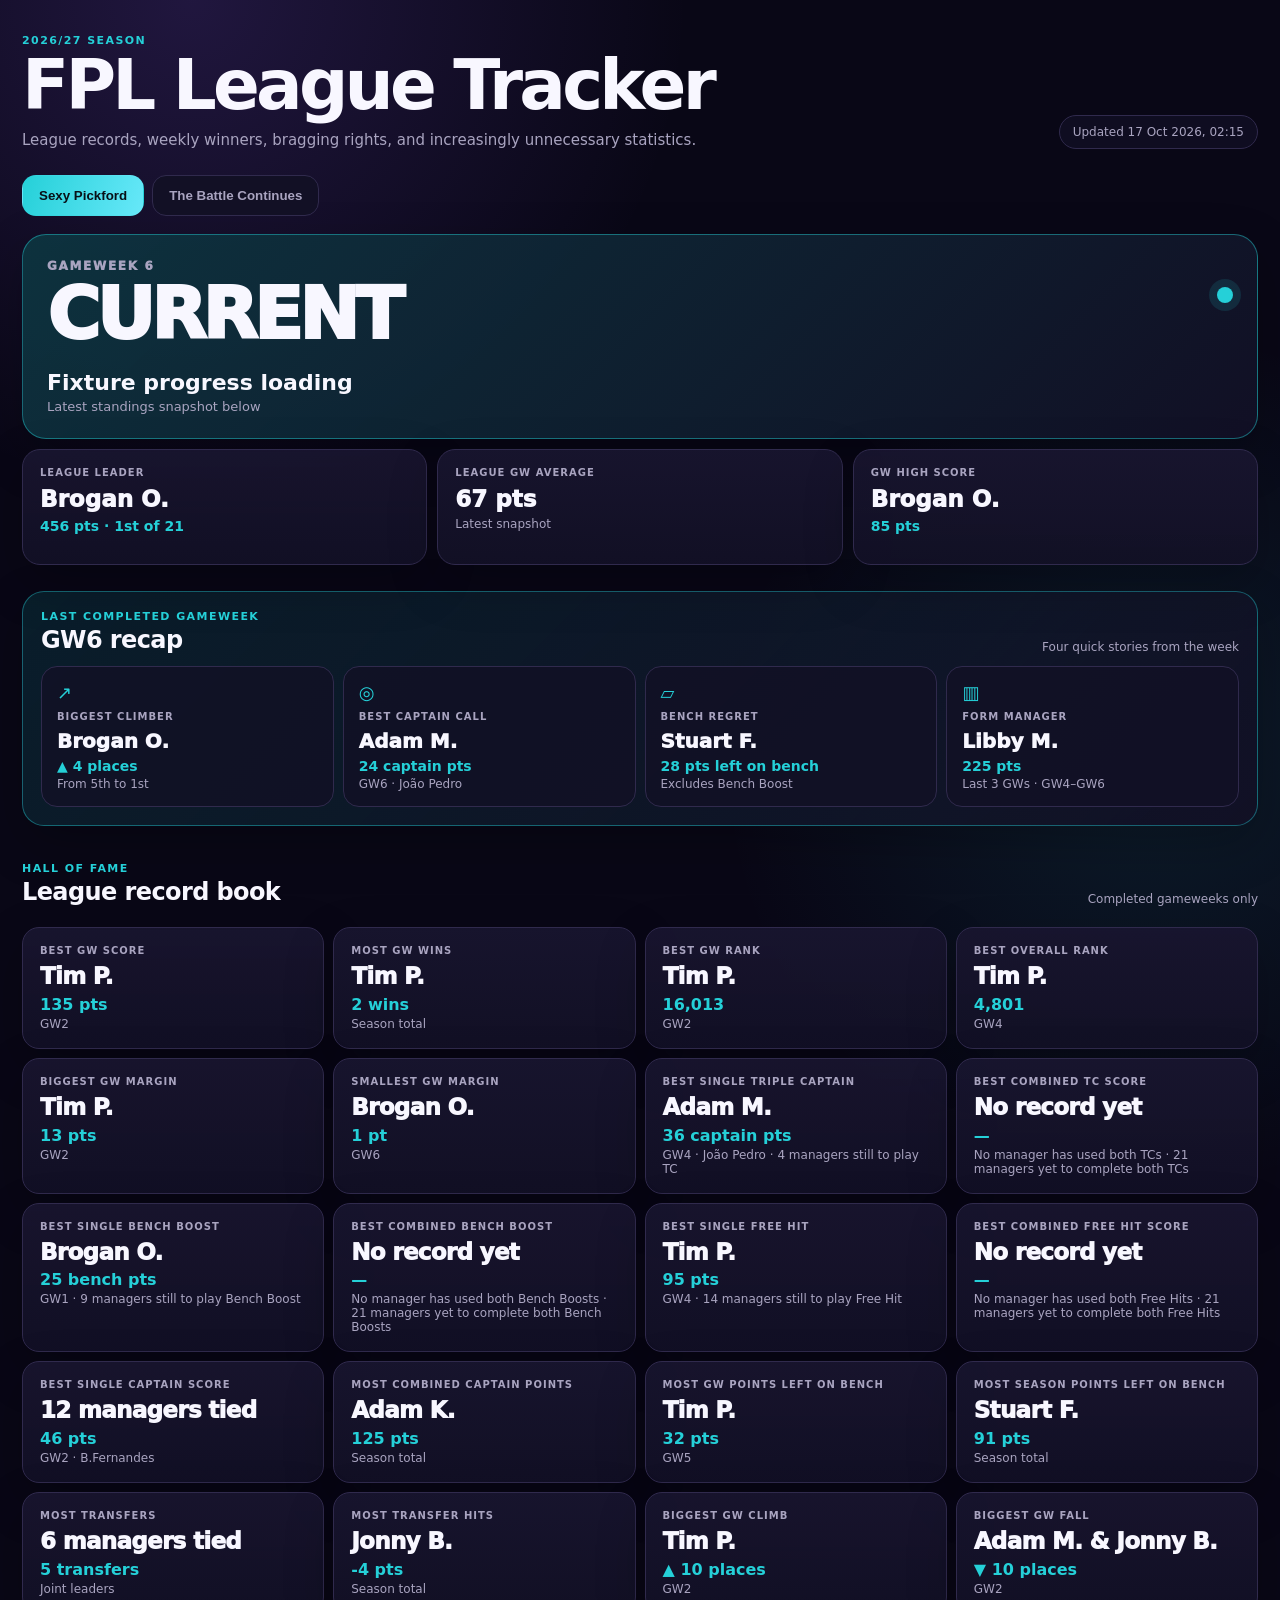
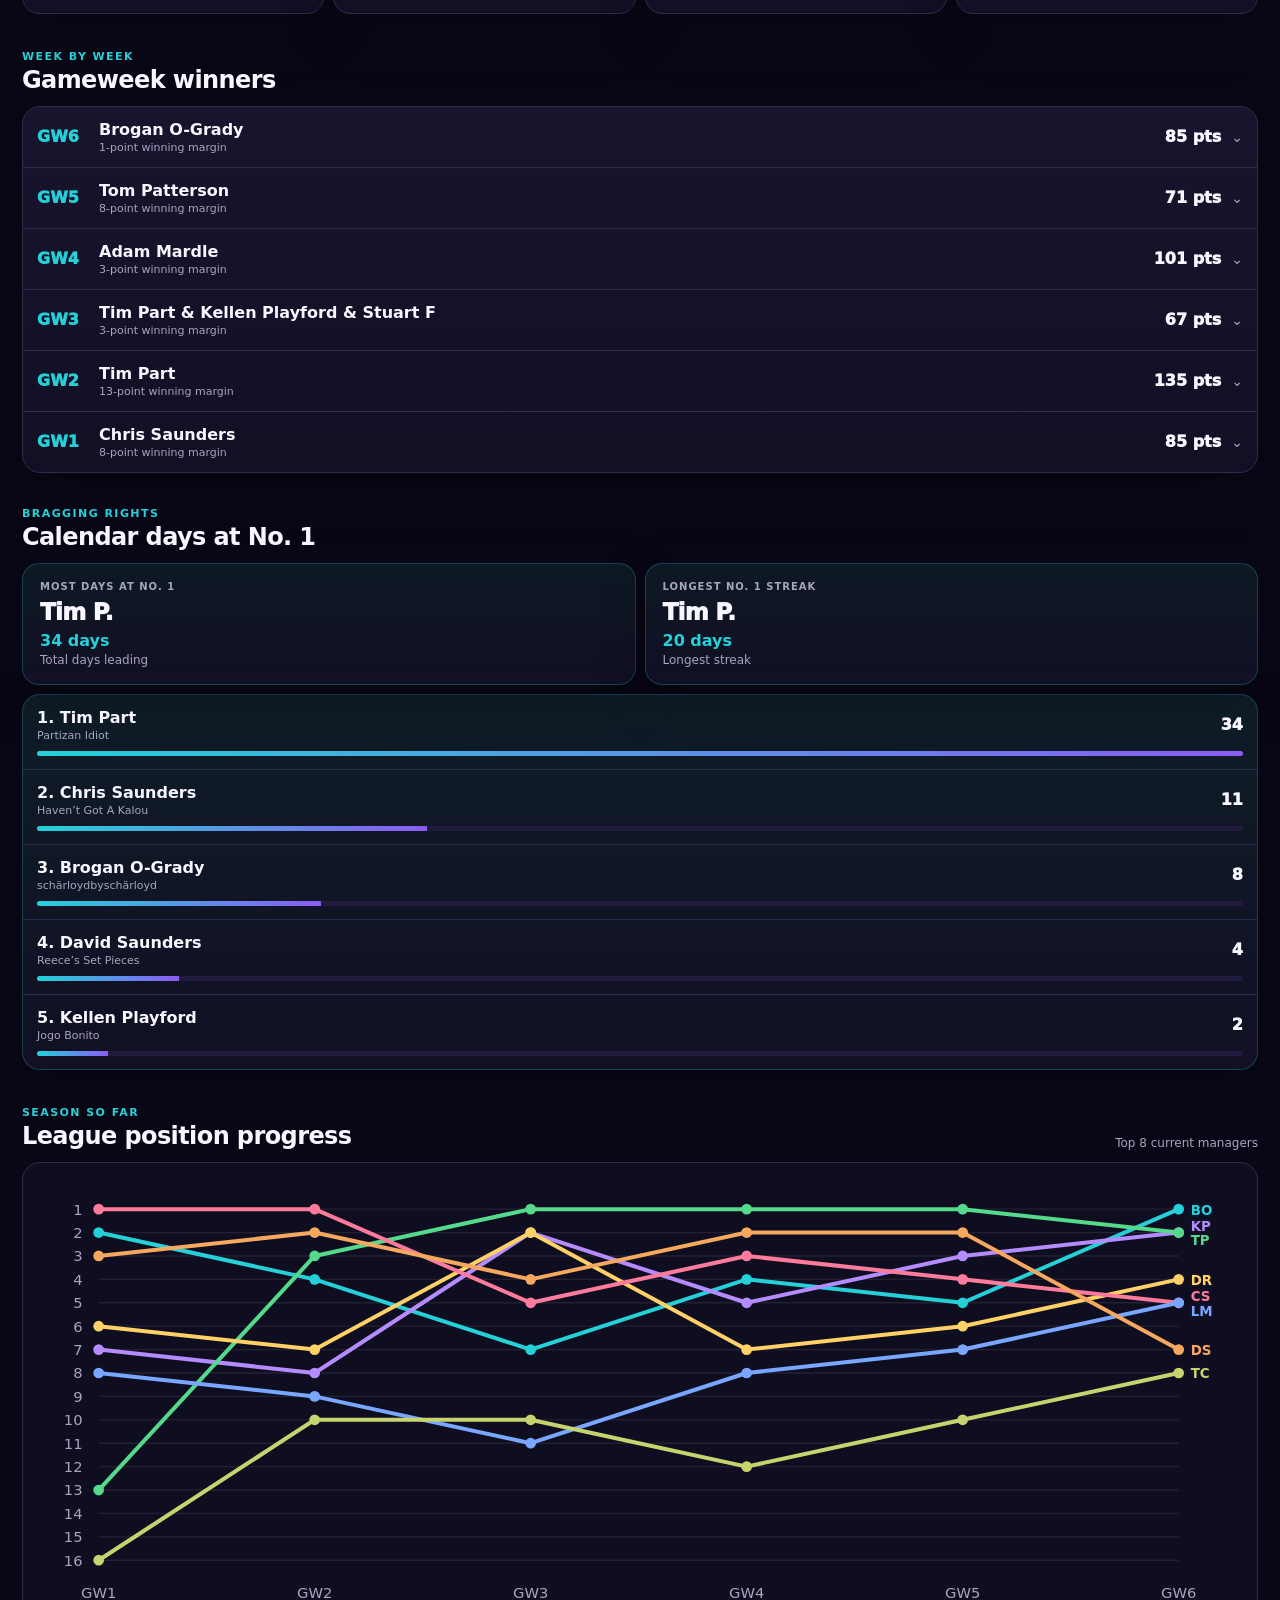
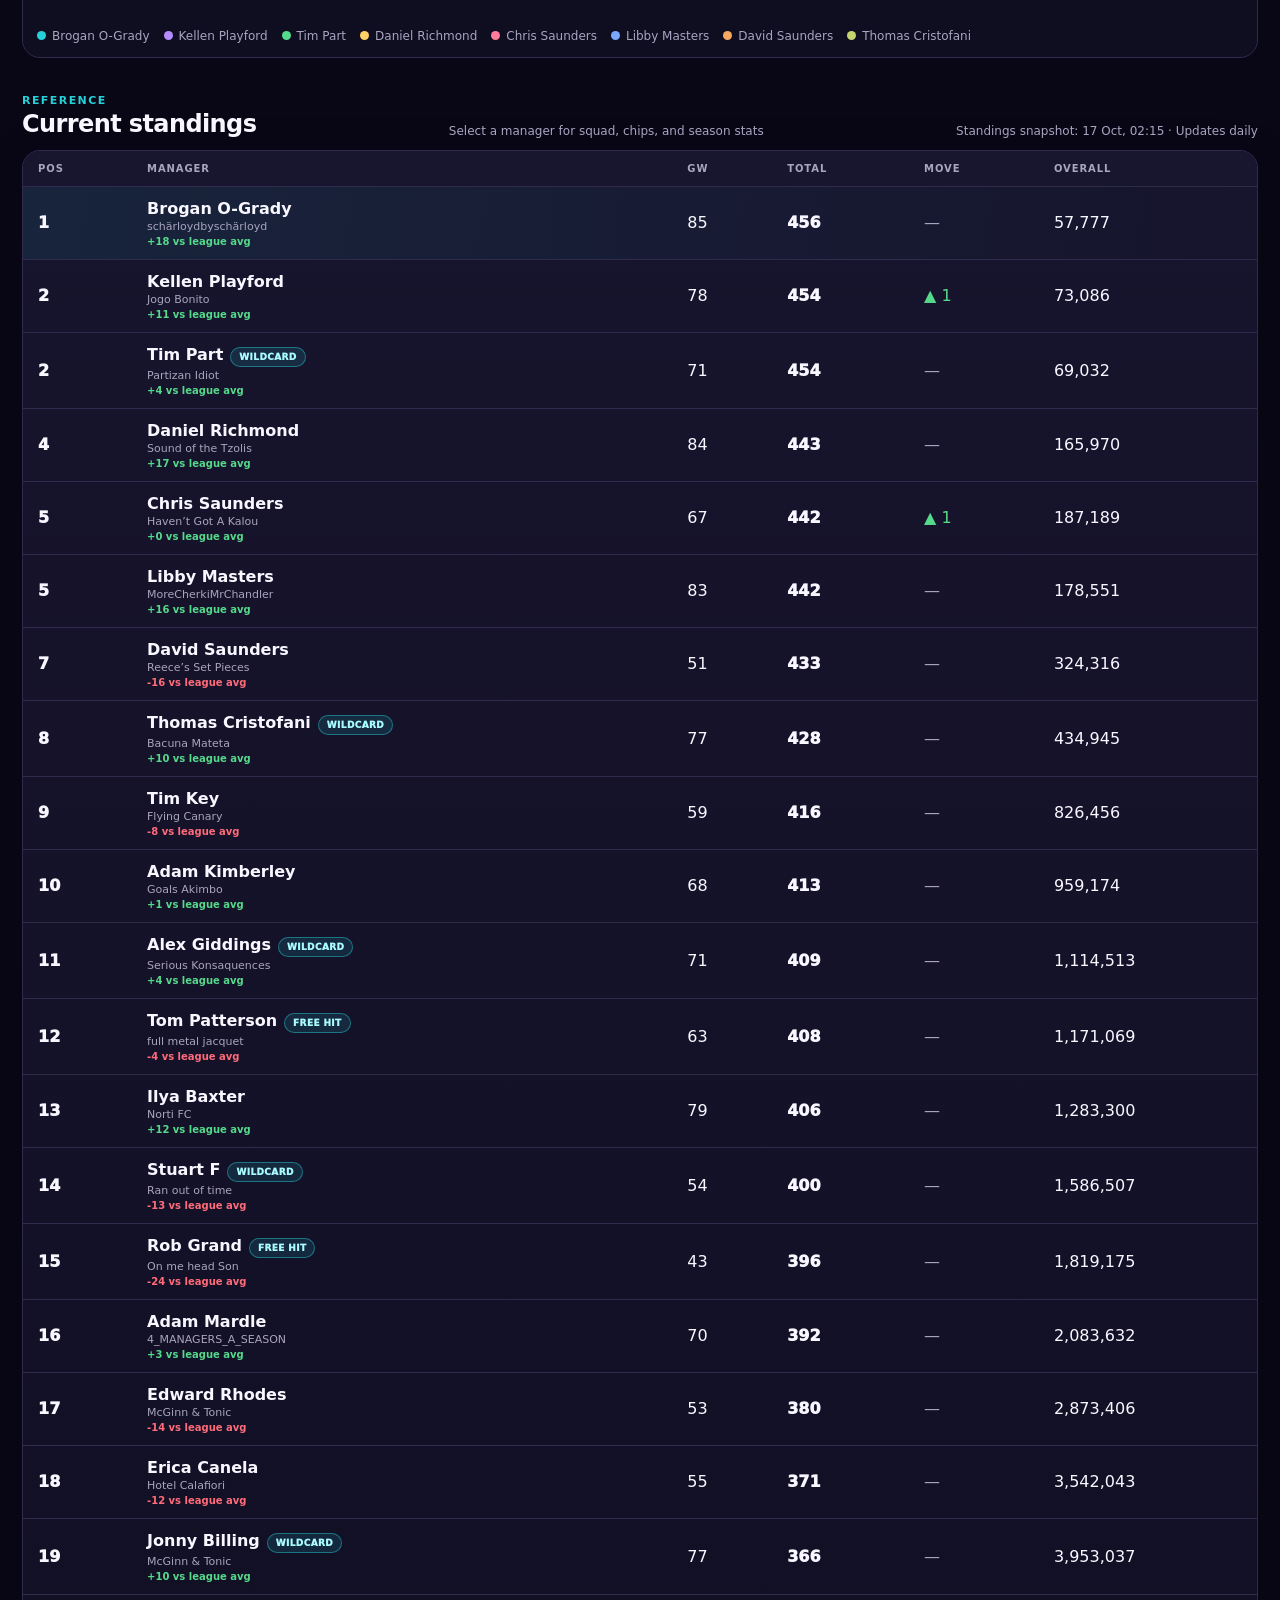
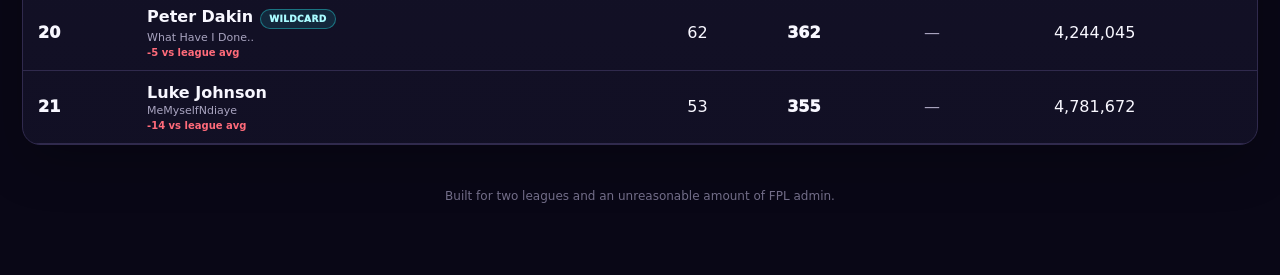
==== commit e8015859: "Update index.html" ====
--- a/index.html
+++ b/index.html
@@ -1,3 +1,3 @@
 <!doctype html><html lang="en"><head><meta charset="utf-8"><meta name="viewport" content="width=device-width,initial-scale=1"><meta name="theme-color" content="#090716"><title>FPL League Tracker 2026/27</title><link rel="stylesheet" href="styles.css?v=3.5.0"><style>
 .hero{display:block!important}.hero-current{border:1px solid rgba(37,208,216,.45);border-radius:24px;padding:24px;background:linear-gradient(135deg,rgba(13,54,65,.9),rgba(18,16,37,.96));box-shadow:var(--shadow);margin-bottom:10px}.hero-current-top{display:flex;justify-content:space-between;align-items:flex-start;gap:16px}.hero-current-kicker{font-size:12px;font-weight:950;letter-spacing:.14em;text-transform:uppercase;color:var(--muted)}.hero-current-status{font-size:clamp(42px,7vw,72px);font-weight:950;letter-spacing:-.055em;line-height:.95;margin-top:7px;text-transform:uppercase;color:var(--cyan)}.hero-current.complete .hero-current-status{color:var(--green)}.hero-current.finalising .hero-current-status{color:#ffd166}.hero-current.waiting .hero-current-status{color:var(--text)}.hero-current-dot{width:16px;height:16px;border-radius:50%;background:var(--cyan);margin-top:28px;box-shadow:0 0 0 8px rgba(37,208,216,.12)}.hero-current.complete .hero-current-dot{background:var(--green)}.hero-current.finalising .hero-current-dot{background:#ffd166}.hero-current-matches{font-size:22px;font-weight:900;margin-top:22px}.hero-current-sub{font-size:13px;color:var(--muted);margin-top:4px}.hero-mini-grid{display:grid;grid-template-columns:repeat(3,1fr);gap:10px}.hero-mini{border:1px solid var(--line);border-radius:18px;padding:17px;background:linear-gradient(180deg,rgba(24,21,47,.92),rgba(18,16,37,.96));box-shadow:var(--shadow);min-height:116px}.hero-mini-value{font-size:23px;font-weight:950;margin-top:8px}.hero-mini-stat{font-size:14px;font-weight:900;color:var(--cyan);margin-top:6px}.recap-section{margin-top:26px}.recap-shell{border:1px solid rgba(37,208,216,.42);border-radius:22px;padding:18px;background:linear-gradient(135deg,rgba(10,48,59,.56),rgba(18,16,37,.96));box-shadow:var(--shadow)}.recap-head{display:flex;justify-content:space-between;align-items:flex-end;gap:18px;margin-bottom:12px}.recap-note{font-size:12px;color:var(--muted)}.recap-grid{display:grid;grid-template-columns:repeat(4,1fr);gap:9px}.recap-card{border:1px solid var(--line);border-radius:16px;padding:15px;background:rgba(18,16,37,.82)}.recap-icon{font-size:18px;color:var(--cyan);margin-bottom:8px}.recap-holder{font-size:20px;font-weight:950;margin-top:7px}.recap-stat{font-size:14px;font-weight:900;color:var(--cyan);margin-top:5px}.standings-snapshot{font-size:12px;color:var(--muted);margin-top:5px}.progress-chart{border:1px solid var(--line);border-radius:18px;padding:14px;background:rgba(18,16,37,.72);overflow:hidden}.progress-chart svg{width:100%;height:auto;display:block}.chart-grid{stroke:rgba(255,255,255,.08);stroke-width:1}.chart-axis{fill:var(--muted);font-size:11px}.chart-legend{display:flex;flex-wrap:wrap;gap:8px 14px;margin-top:10px;font-size:12px;color:var(--muted)}.chart-legend span{display:flex;align-items:center;gap:6px}.chart-legend i{width:9px;height:9px;border-radius:50%;display:inline-block}@media(max-width:980px){.recap-grid{grid-template-columns:repeat(2,1fr)}}@media(max-width:680px){.hero-current{padding:18px}.hero-current-status{font-size:48px}.hero-mini-grid{grid-template-columns:repeat(2,1fr);gap:7px}.hero-mini:first-child{grid-column:1/-1}.recap-grid{grid-template-columns:repeat(2,1fr);gap:7px}}
-</style></head><body><main class="shell"><header class="site-header"><div><div class="eyebrow">2026/27 season</div><h1>FPL League Tracker</h1><p class="intro">League records, weekly winners, bragging rights, and increasingly unnecessary statistics.</p></div><div class="status" id="updated">Loading latest snapshot…</div></header><nav id="tabs" class="league-tabs" aria-label="Choose league"></nav><section class="hero" id="hero"></section><section class="recap-section" id="gwRecapSection"><div class="recap-shell" id="gwRecap"></div></section><section class="section"><div class="section-head"><div><div class="eyebrow">Hall of fame</div><h2>League record book</h2></div><div class="section-note">Completed gameweeks only</div></div><div id="headlineRecords" class="headline-records"></div><div id="otherRecords" class="other-records"></div></section><section class="section lower-stats"><div><div class="section-head"><div><div class="eyebrow">Week by week</div><h2>Gameweek winners</h2></div></div><div id="gwWinners"></div></div><div><div class="section-head"><div><div class="eyebrow">Bragging rights</div><h2>Calendar days at No. 1</h2></div></div><div id="daysTop"></div></div></section><section class="section standings-section"><div class="section-head"><div><div class="eyebrow">Reference</div><h2>Current standings</h2></div><div class="section-note">Select a manager for squad, chips, and season stats</div></div><div id="standings"></div></section><footer>Built for two leagues and an unreasonable amount of FPL admin.</footer></main><script src="app.js?v=3.7.3"></script><script src="launch-updates.js?v=3.8.0"></script></body></html>
+</style></head><body><main class="shell"><header class="site-header"><div><div class="eyebrow">2026/27 season</div><h1>FPL League Tracker</h1><p class="intro">League records, weekly winners, bragging rights, and increasingly unnecessary statistics.</p></div><div class="status" id="updated">Loading latest snapshot…</div></header><nav id="tabs" class="league-tabs" aria-label="Choose league"></nav><section class="hero" id="hero"></section><section class="recap-section" id="gwRecapSection"><div class="recap-shell" id="gwRecap"></div></section><section class="section"><div class="section-head"><div><div class="eyebrow">Hall of fame</div><h2>League record book</h2></div><div class="section-note">Completed gameweeks only</div></div><div id="headlineRecords" class="headline-records"></div><div id="otherRecords" class="other-records"></div></section><section class="section lower-stats"><div><div class="section-head"><div><div class="eyebrow">Week by week</div><h2>Gameweek winners</h2></div></div><div id="gwWinners"></div></div><div><div class="section-head"><div><div class="eyebrow">Bragging rights</div><h2>Calendar days at No. 1</h2></div></div><div id="daysTop"></div></div></section><section class="section standings-section"><div class="section-head"><div><div class="eyebrow">Reference</div><h2>Current standings</h2></div><div class="section-note">Select a manager for squad, chips, and season stats</div></div><div id="standings"></div></section><footer>Built for two leagues and an unreasonable amount of FPL admin.</footer></main><script src="app.js?v=3.7.3"></script><script src="launch-updates.js?v=3.8.1"></script></body></html>
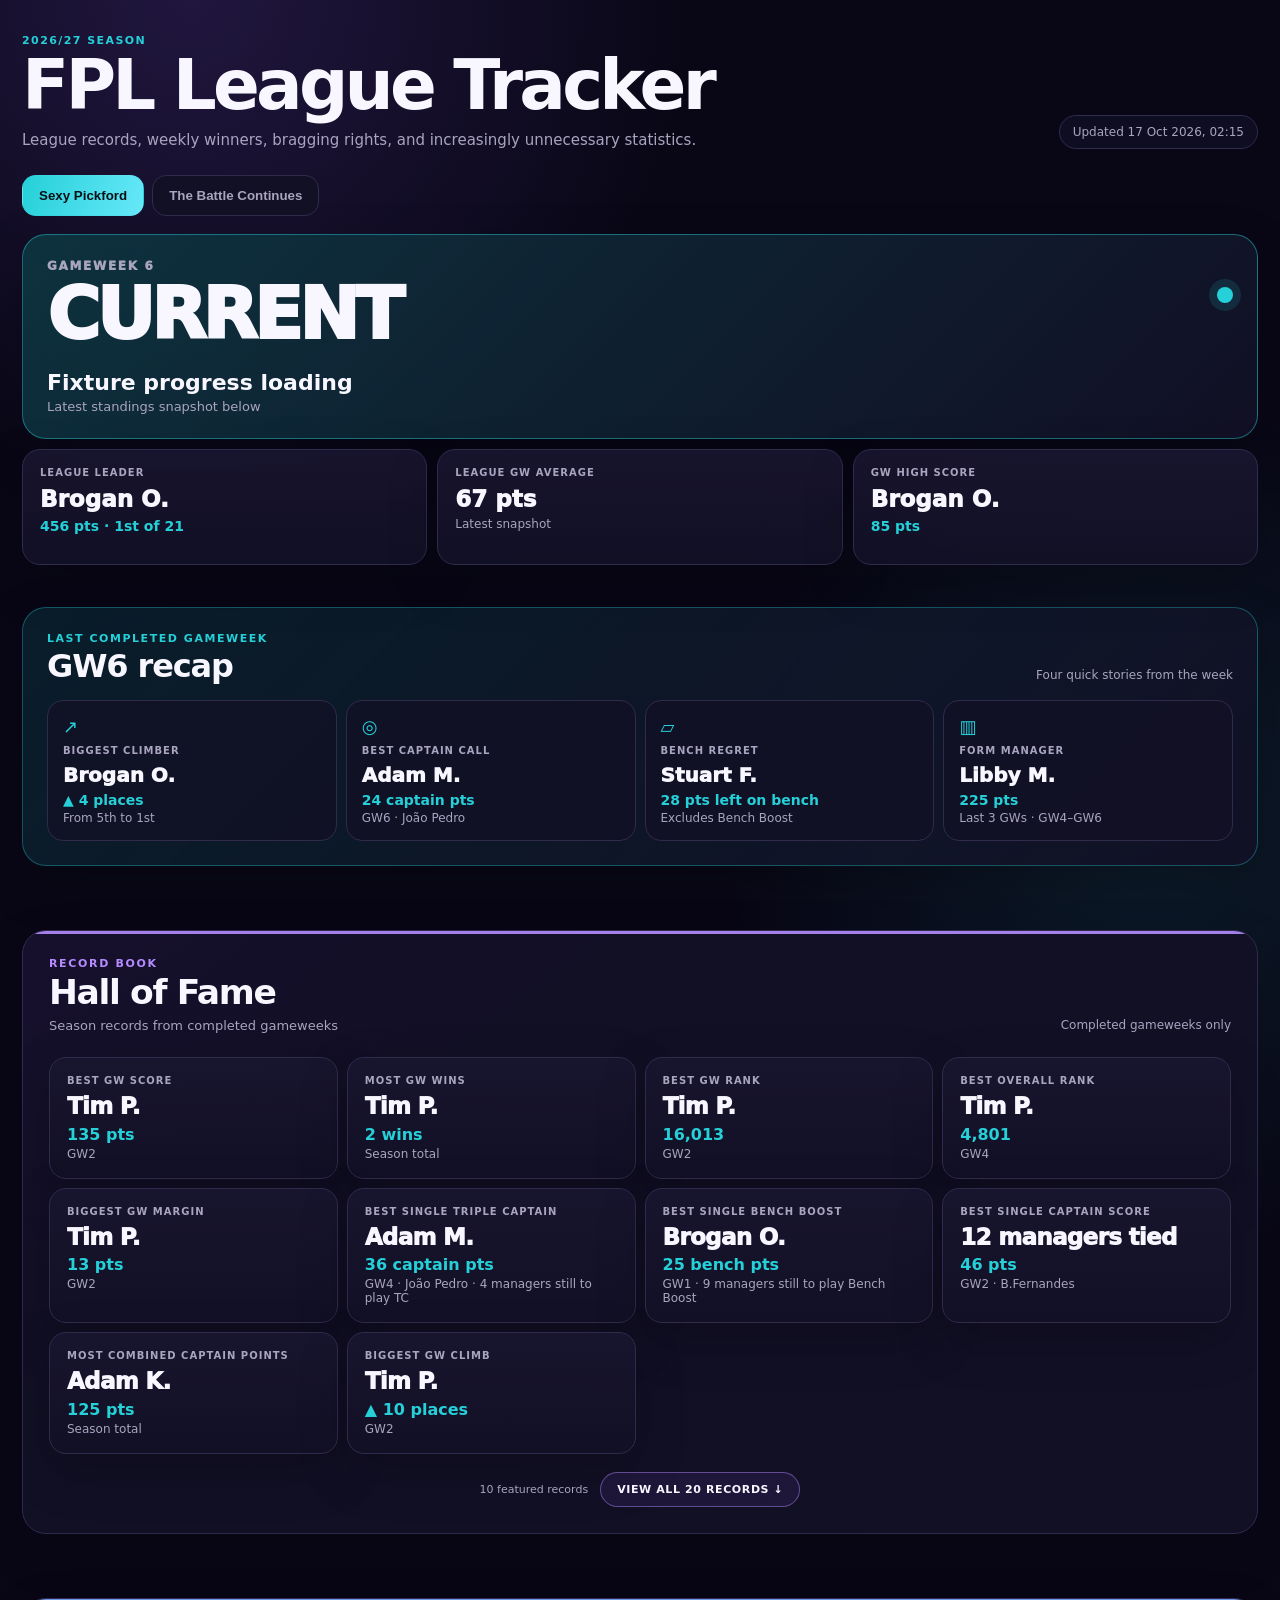
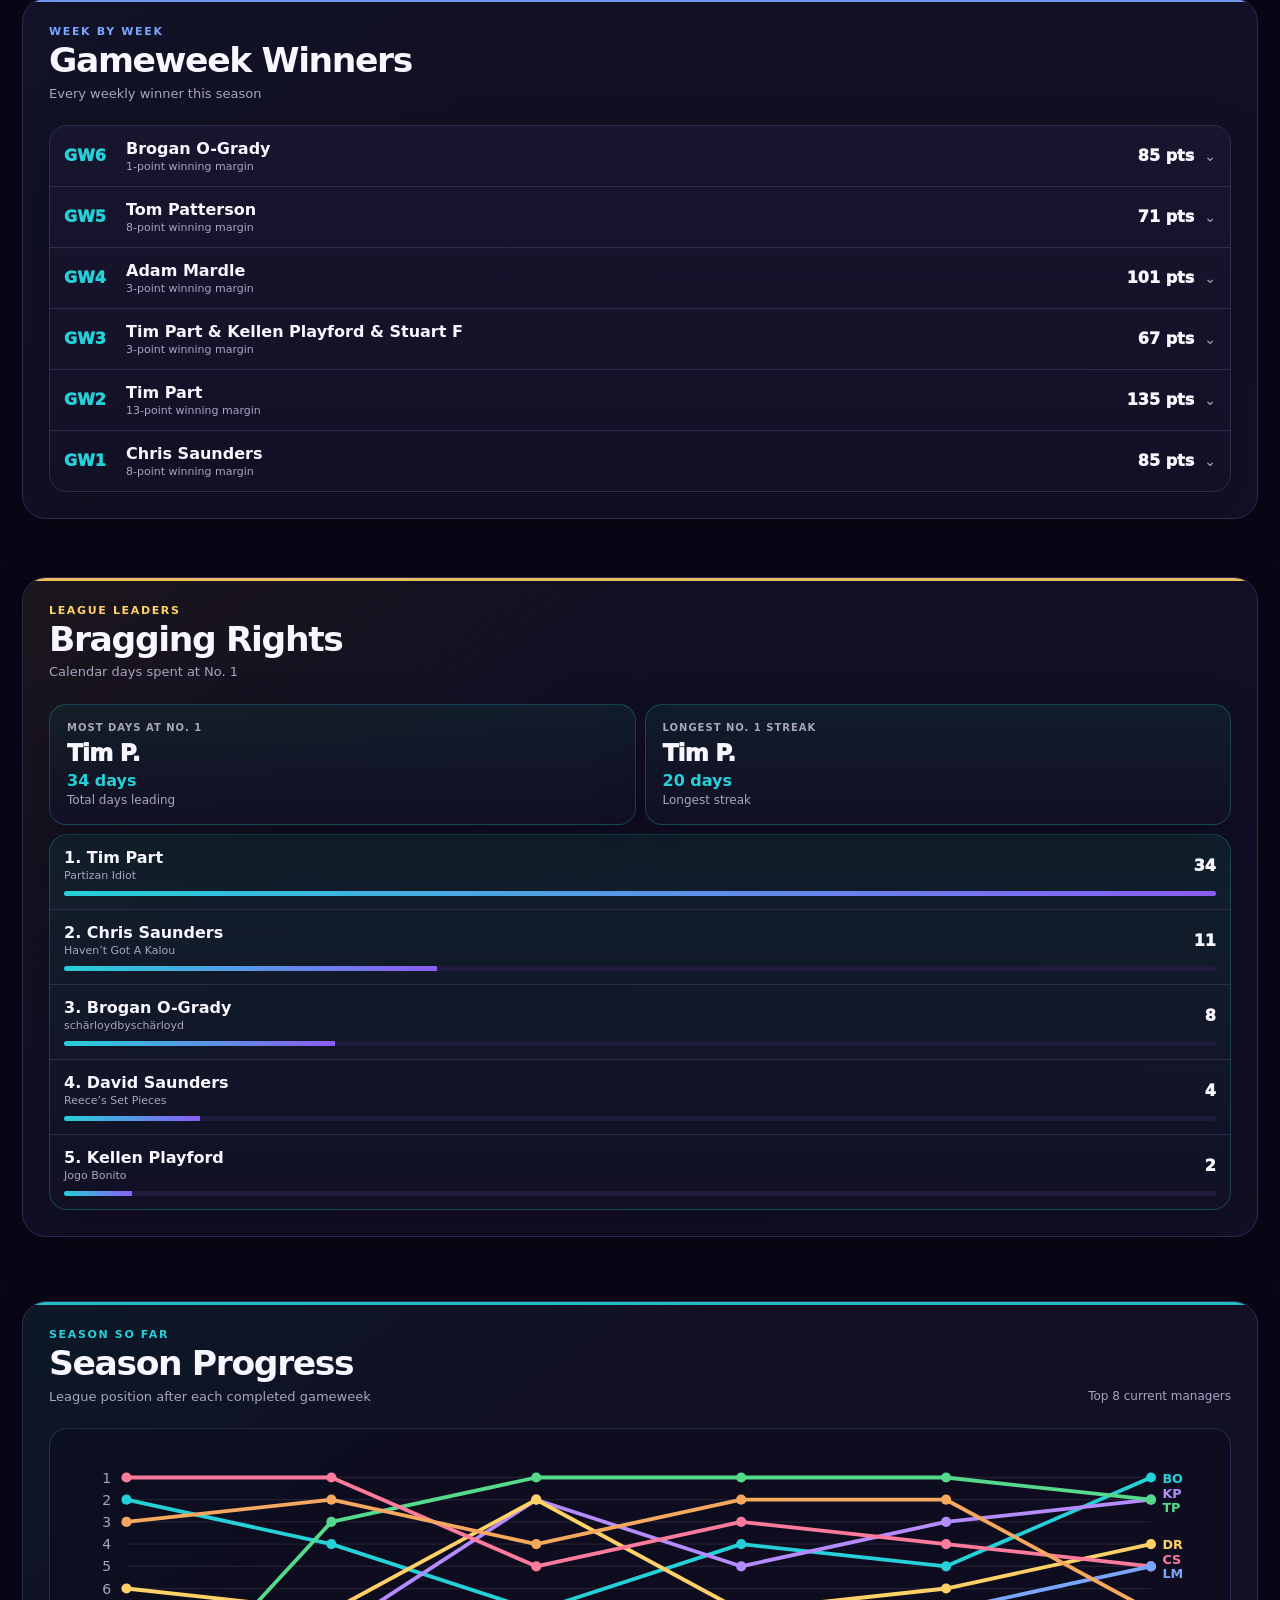
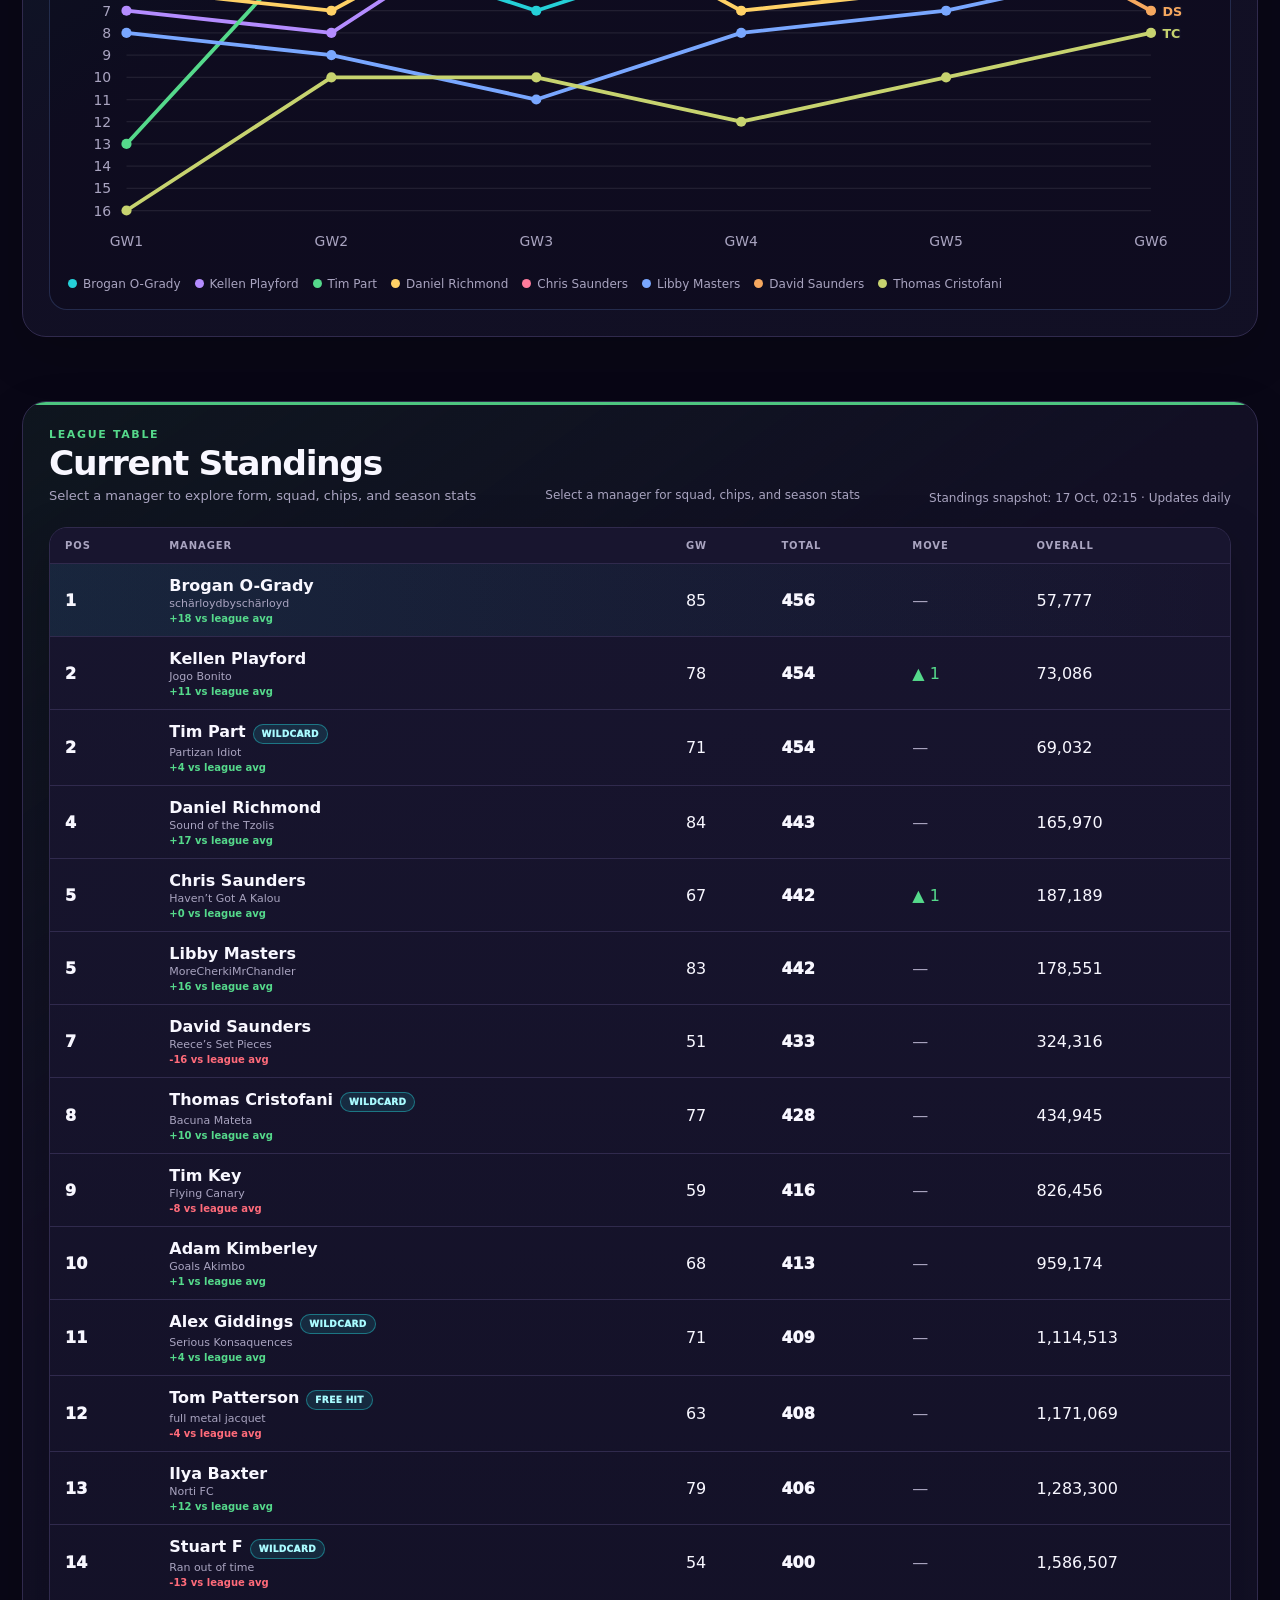
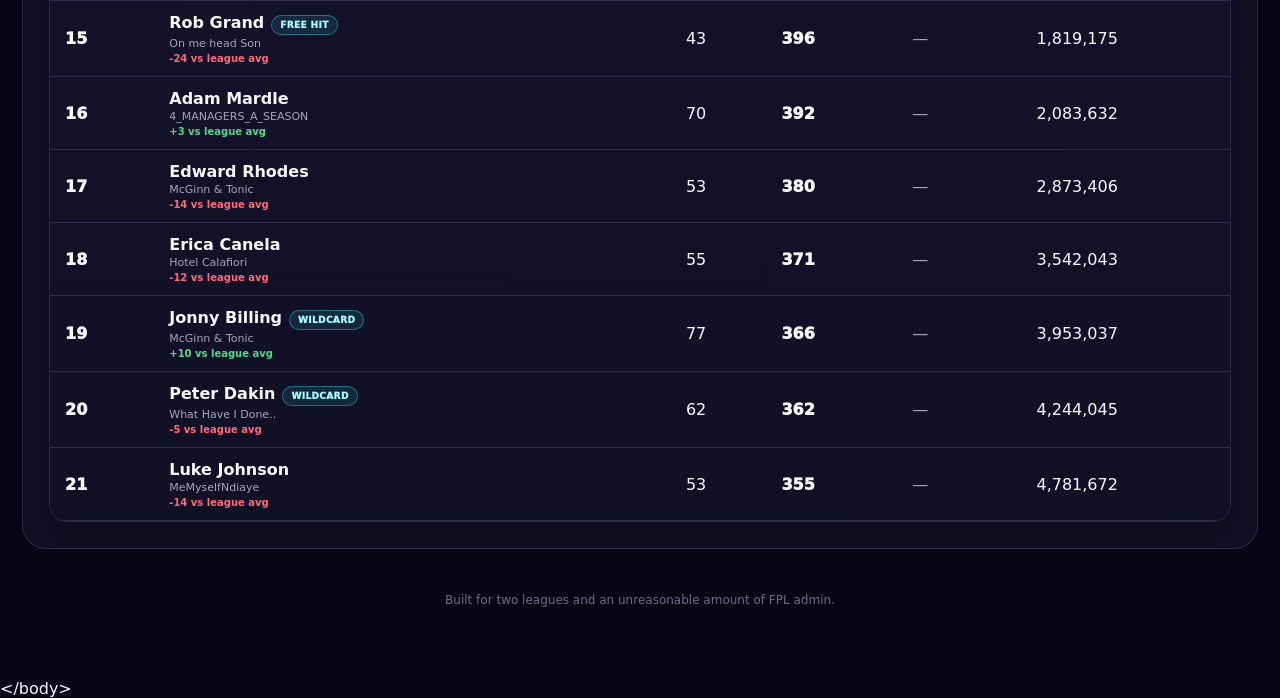
==== commit c0fffa3d: "Update index.html" ====
--- a/index.html
+++ b/index.html
@@ -1,3 +1,3 @@
 <!doctype html><html lang="en"><head><meta charset="utf-8"><meta name="viewport" content="width=device-width,initial-scale=1"><meta name="theme-color" content="#090716"><title>FPL League Tracker 2026/27</title><link rel="stylesheet" href="styles.css?v=3.5.0"><style>
 .hero{display:block!important}.hero-current{border:1px solid rgba(37,208,216,.45);border-radius:24px;padding:24px;background:linear-gradient(135deg,rgba(13,54,65,.9),rgba(18,16,37,.96));box-shadow:var(--shadow);margin-bottom:10px}.hero-current-top{display:flex;justify-content:space-between;align-items:flex-start;gap:16px}.hero-current-kicker{font-size:12px;font-weight:950;letter-spacing:.14em;text-transform:uppercase;color:var(--muted)}.hero-current-status{font-size:clamp(42px,7vw,72px);font-weight:950;letter-spacing:-.055em;line-height:.95;margin-top:7px;text-transform:uppercase;color:var(--cyan)}.hero-current.complete .hero-current-status{color:var(--green)}.hero-current.finalising .hero-current-status{color:#ffd166}.hero-current.waiting .hero-current-status{color:var(--text)}.hero-current-dot{width:16px;height:16px;border-radius:50%;background:var(--cyan);margin-top:28px;box-shadow:0 0 0 8px rgba(37,208,216,.12)}.hero-current.complete .hero-current-dot{background:var(--green)}.hero-current.finalising .hero-current-dot{background:#ffd166}.hero-current-matches{font-size:22px;font-weight:900;margin-top:22px}.hero-current-sub{font-size:13px;color:var(--muted);margin-top:4px}.hero-mini-grid{display:grid;grid-template-columns:repeat(3,1fr);gap:10px}.hero-mini{border:1px solid var(--line);border-radius:18px;padding:17px;background:linear-gradient(180deg,rgba(24,21,47,.92),rgba(18,16,37,.96));box-shadow:var(--shadow);min-height:116px}.hero-mini-value{font-size:23px;font-weight:950;margin-top:8px}.hero-mini-stat{font-size:14px;font-weight:900;color:var(--cyan);margin-top:6px}.recap-section{margin-top:26px}.recap-shell{border:1px solid rgba(37,208,216,.42);border-radius:22px;padding:18px;background:linear-gradient(135deg,rgba(10,48,59,.56),rgba(18,16,37,.96));box-shadow:var(--shadow)}.recap-head{display:flex;justify-content:space-between;align-items:flex-end;gap:18px;margin-bottom:12px}.recap-note{font-size:12px;color:var(--muted)}.recap-grid{display:grid;grid-template-columns:repeat(4,1fr);gap:9px}.recap-card{border:1px solid var(--line);border-radius:16px;padding:15px;background:rgba(18,16,37,.82)}.recap-icon{font-size:18px;color:var(--cyan);margin-bottom:8px}.recap-holder{font-size:20px;font-weight:950;margin-top:7px}.recap-stat{font-size:14px;font-weight:900;color:var(--cyan);margin-top:5px}.standings-snapshot{font-size:12px;color:var(--muted);margin-top:5px}.progress-chart{border:1px solid var(--line);border-radius:18px;padding:14px;background:rgba(18,16,37,.72);overflow:hidden}.progress-chart svg{width:100%;height:auto;display:block}.chart-grid{stroke:rgba(255,255,255,.08);stroke-width:1}.chart-axis{fill:var(--muted);font-size:11px}.chart-legend{display:flex;flex-wrap:wrap;gap:8px 14px;margin-top:10px;font-size:12px;color:var(--muted)}.chart-legend span{display:flex;align-items:center;gap:6px}.chart-legend i{width:9px;height:9px;border-radius:50%;display:inline-block}@media(max-width:980px){.recap-grid{grid-template-columns:repeat(2,1fr)}}@media(max-width:680px){.hero-current{padding:18px}.hero-current-status{font-size:48px}.hero-mini-grid{grid-template-columns:repeat(2,1fr);gap:7px}.hero-mini:first-child{grid-column:1/-1}.recap-grid{grid-template-columns:repeat(2,1fr);gap:7px}}
-</style></head><body><main class="shell"><header class="site-header"><div><div class="eyebrow">2026/27 season</div><h1>FPL League Tracker</h1><p class="intro">League records, weekly winners, bragging rights, and increasingly unnecessary statistics.</p></div><div class="status" id="updated">Loading latest snapshot…</div></header><nav id="tabs" class="league-tabs" aria-label="Choose league"></nav><section class="hero" id="hero"></section><section class="recap-section" id="gwRecapSection"><div class="recap-shell" id="gwRecap"></div></section><section class="section"><div class="section-head"><div><div class="eyebrow">Hall of fame</div><h2>League record book</h2></div><div class="section-note">Completed gameweeks only</div></div><div id="headlineRecords" class="headline-records"></div><div id="otherRecords" class="other-records"></div></section><section class="section lower-stats"><div><div class="section-head"><div><div class="eyebrow">Week by week</div><h2>Gameweek winners</h2></div></div><div id="gwWinners"></div></div><div><div class="section-head"><div><div class="eyebrow">Bragging rights</div><h2>Calendar days at No. 1</h2></div></div><div id="daysTop"></div></div></section><section class="section standings-section"><div class="section-head"><div><div class="eyebrow">Reference</div><h2>Current standings</h2></div><div class="section-note">Select a manager for squad, chips, and season stats</div></div><div id="standings"></div></section><footer>Built for two leagues and an unreasonable amount of FPL admin.</footer></main><script src="app.js?v=3.7.3"></script><script src="launch-updates.js?v=3.8.1"></script></body></html>
+</style></head><body><main class="shell"><header class="site-header"><div><div class="eyebrow">2026/27 season</div><h1>FPL League Tracker</h1><p class="intro">League records, weekly winners, bragging rights, and increasingly unnecessary statistics.</p></div><div class="status" id="updated">Loading latest snapshot…</div></header><nav id="tabs" class="league-tabs" aria-label="Choose league"></nav><section class="hero" id="hero"></section><section class="recap-section" id="gwRecapSection"><div class="recap-shell" id="gwRecap"></div></section><section class="section"><div class="section-head"><div><div class="eyebrow">Hall of fame</div><h2>League record book</h2></div><div class="section-note">Completed gameweeks only</div></div><div id="headlineRecords" class="headline-records"></div><div id="otherRecords" class="other-records"></div></section><section class="section lower-stats"><div><div class="section-head"><div><div class="eyebrow">Week by week</div><h2>Gameweek winners</h2></div></div><div id="gwWinners"></div></div><div><div class="section-head"><div><div class="eyebrow">Bragging rights</div><h2>Calendar days at No. 1</h2></div></div><div id="daysTop"></div></div></section><section class="section standings-section"><div class="section-head"><div><div class="eyebrow">Reference</div><h2>Current standings</h2></div><div class="section-note">Select a manager for squad, chips, and season stats</div></div><div id="standings"></div></section><footer>Built for two leagues and an unreasonable amount of FPL admin.</footer></main><script src="app.js?v=3.7.3"></script><script src="launch-updates.js?v=3.8.0"></script><script src="form-guide.js?v=3.8.1"></script><<script src="visual-refresh.js?v=3.9.0"></script>/body></html>
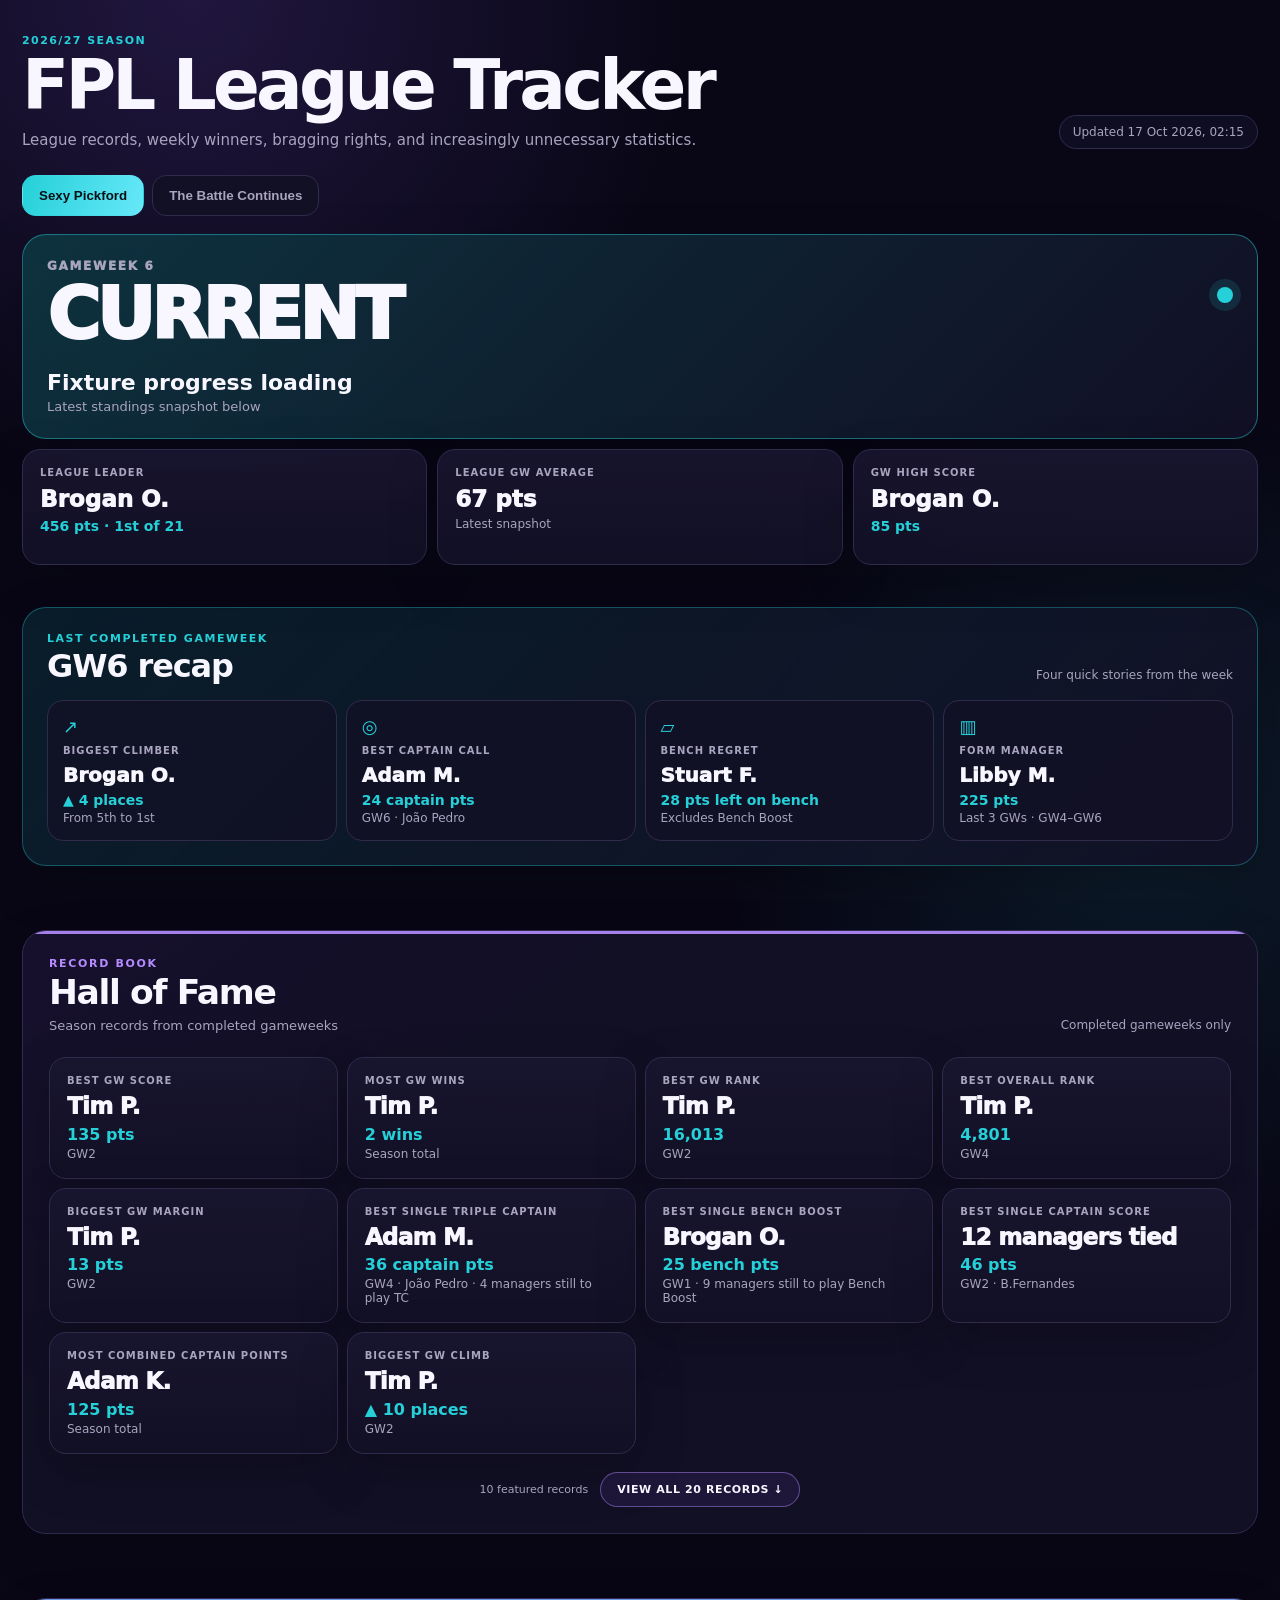
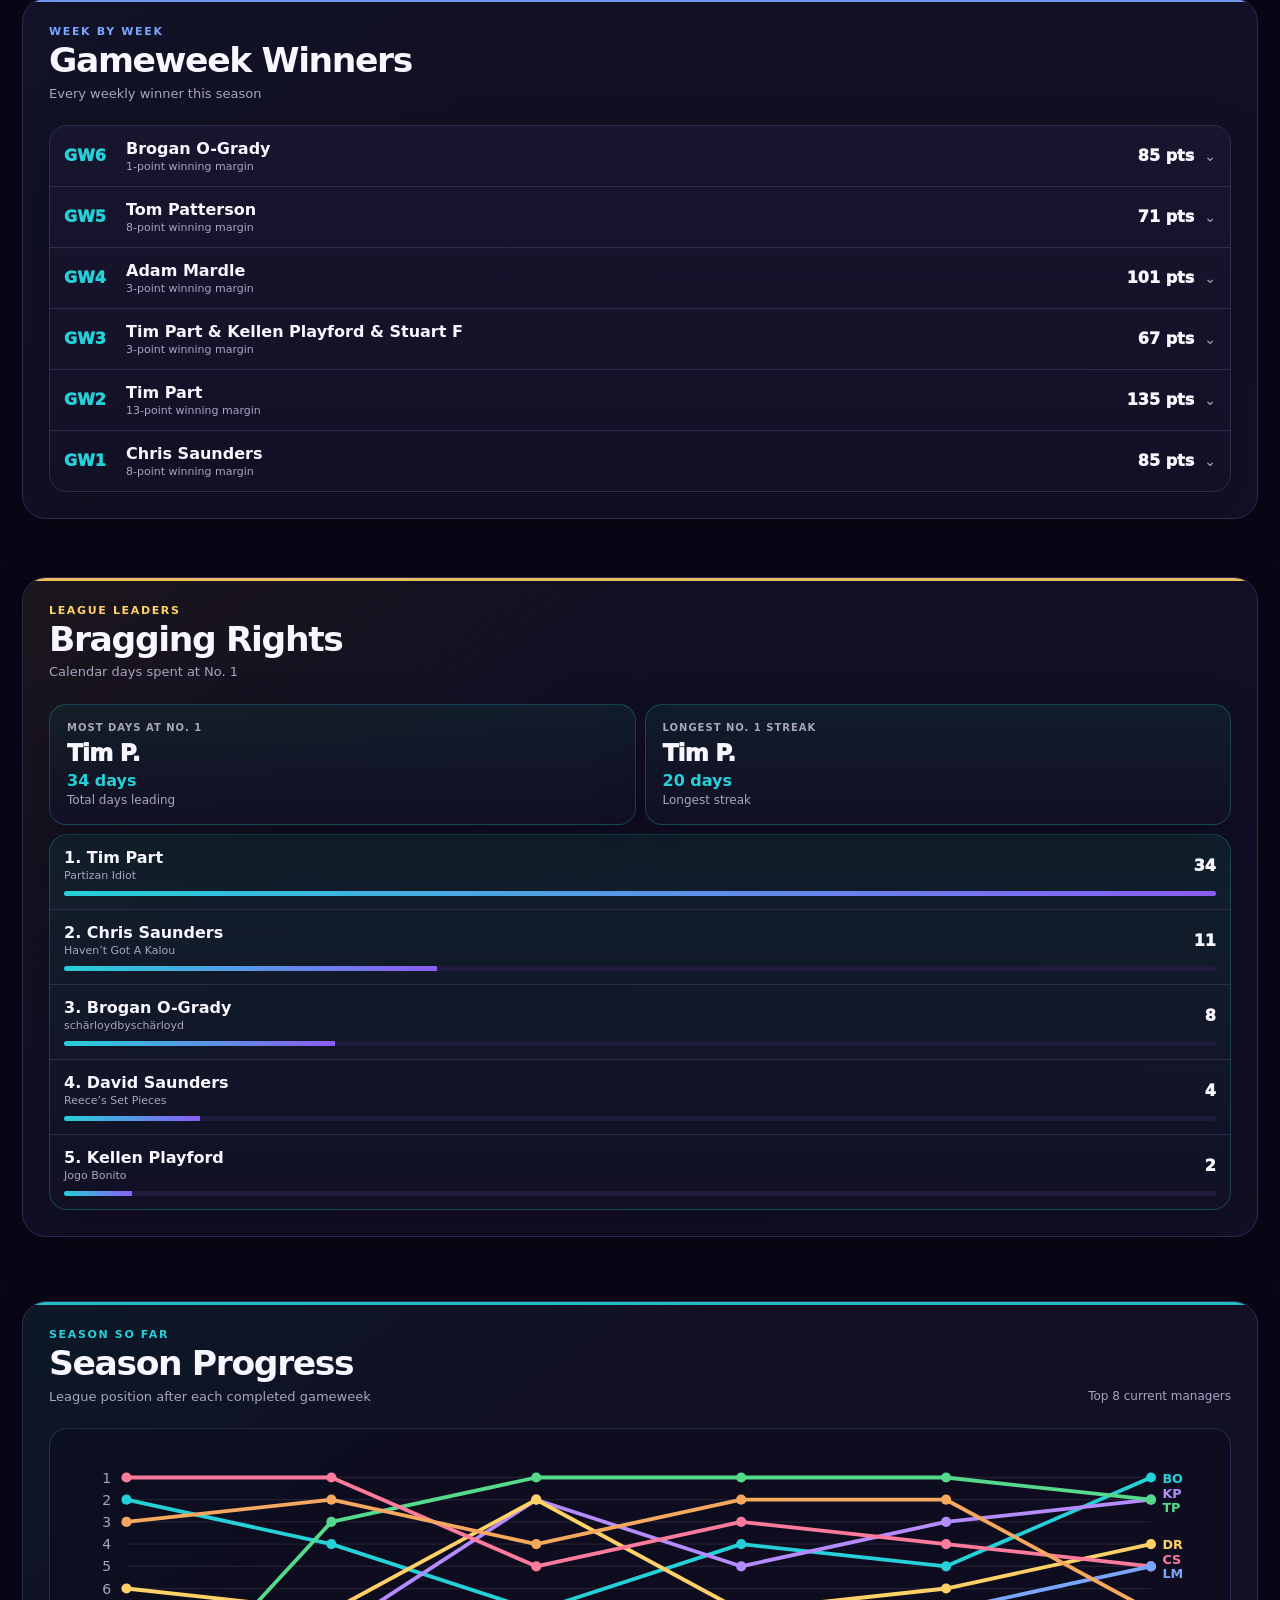
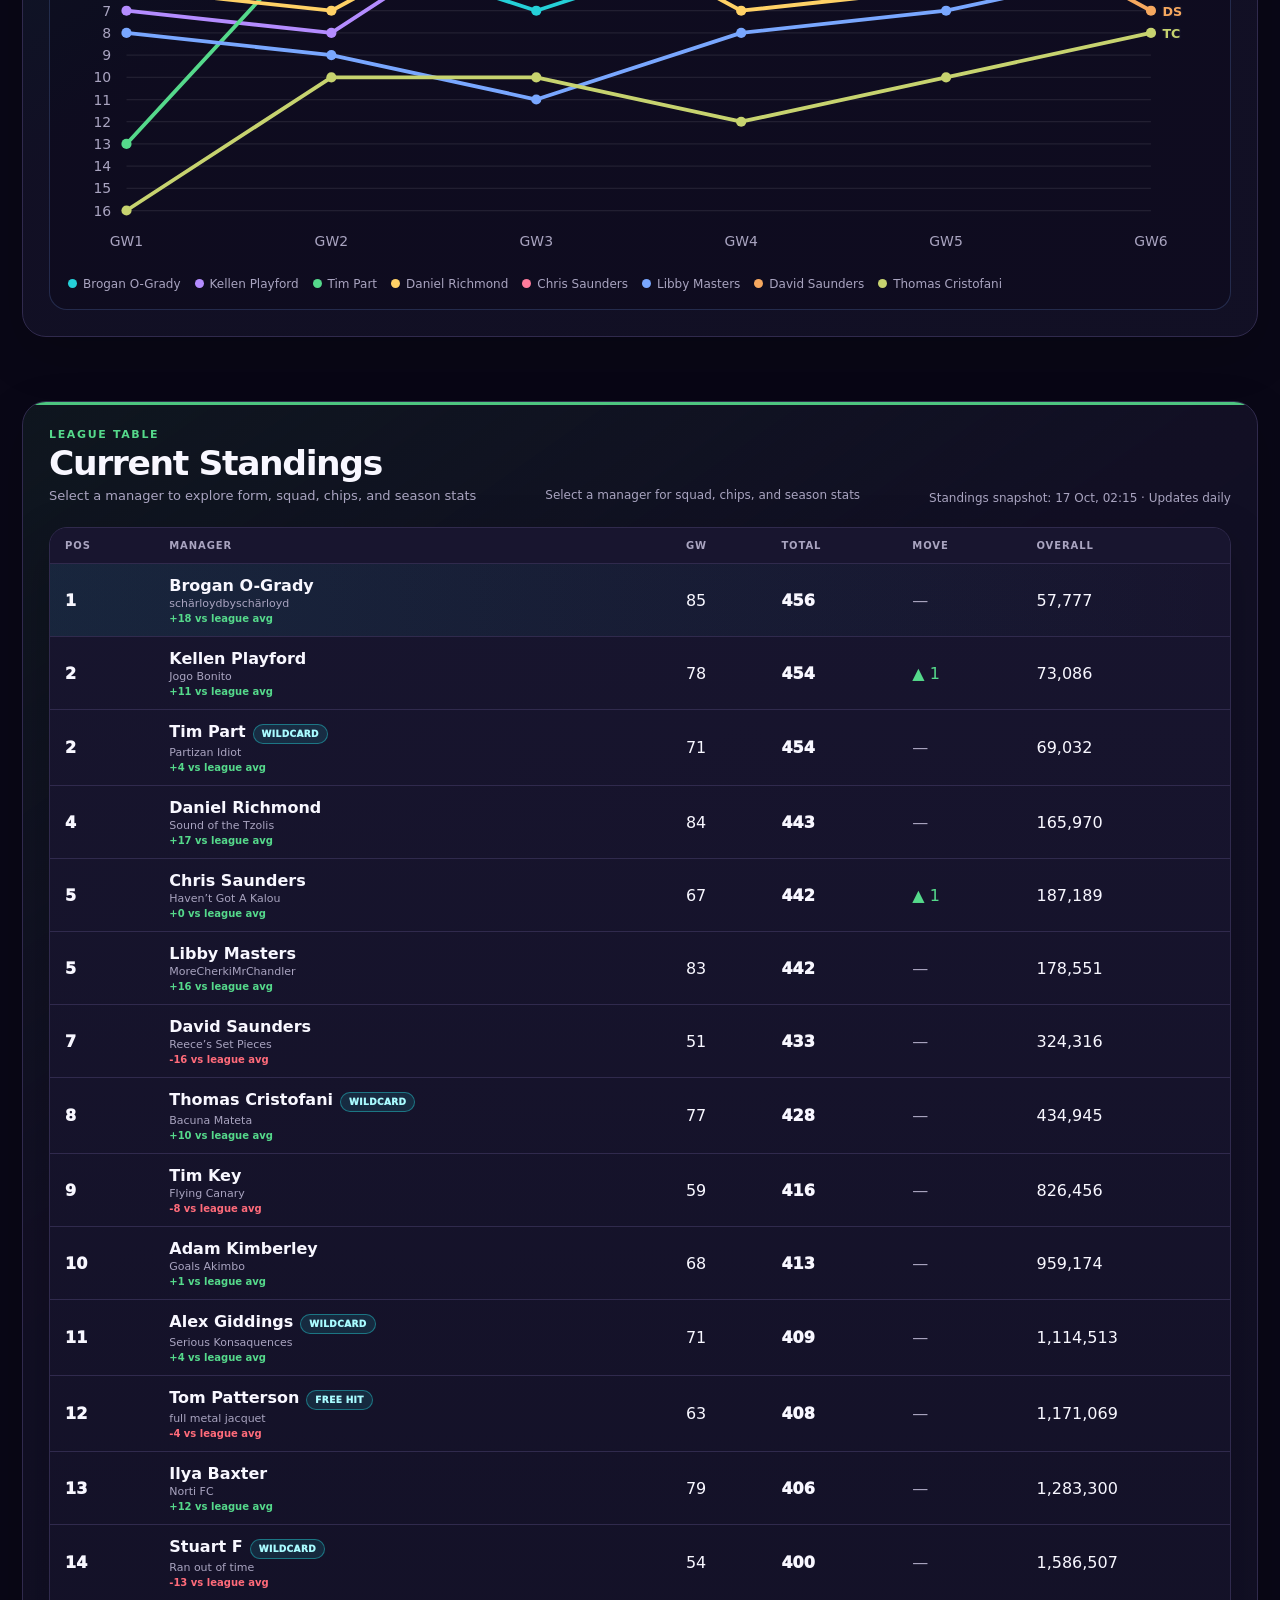
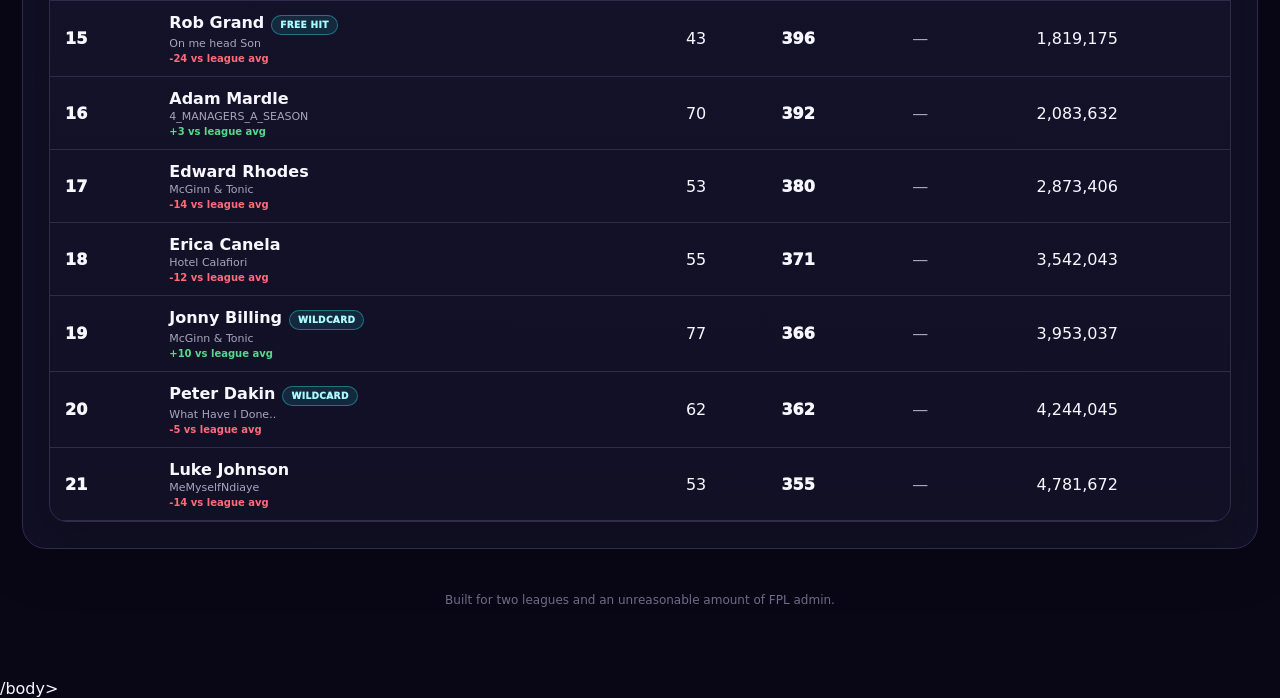
==== commit 7aa01dd7: "Update index.html" ====
--- a/index.html
+++ b/index.html
@@ -1,3 +1,3 @@
 <!doctype html><html lang="en"><head><meta charset="utf-8"><meta name="viewport" content="width=device-width,initial-scale=1"><meta name="theme-color" content="#090716"><title>FPL League Tracker 2026/27</title><link rel="stylesheet" href="styles.css?v=3.5.0"><style>
 .hero{display:block!important}.hero-current{border:1px solid rgba(37,208,216,.45);border-radius:24px;padding:24px;background:linear-gradient(135deg,rgba(13,54,65,.9),rgba(18,16,37,.96));box-shadow:var(--shadow);margin-bottom:10px}.hero-current-top{display:flex;justify-content:space-between;align-items:flex-start;gap:16px}.hero-current-kicker{font-size:12px;font-weight:950;letter-spacing:.14em;text-transform:uppercase;color:var(--muted)}.hero-current-status{font-size:clamp(42px,7vw,72px);font-weight:950;letter-spacing:-.055em;line-height:.95;margin-top:7px;text-transform:uppercase;color:var(--cyan)}.hero-current.complete .hero-current-status{color:var(--green)}.hero-current.finalising .hero-current-status{color:#ffd166}.hero-current.waiting .hero-current-status{color:var(--text)}.hero-current-dot{width:16px;height:16px;border-radius:50%;background:var(--cyan);margin-top:28px;box-shadow:0 0 0 8px rgba(37,208,216,.12)}.hero-current.complete .hero-current-dot{background:var(--green)}.hero-current.finalising .hero-current-dot{background:#ffd166}.hero-current-matches{font-size:22px;font-weight:900;margin-top:22px}.hero-current-sub{font-size:13px;color:var(--muted);margin-top:4px}.hero-mini-grid{display:grid;grid-template-columns:repeat(3,1fr);gap:10px}.hero-mini{border:1px solid var(--line);border-radius:18px;padding:17px;background:linear-gradient(180deg,rgba(24,21,47,.92),rgba(18,16,37,.96));box-shadow:var(--shadow);min-height:116px}.hero-mini-value{font-size:23px;font-weight:950;margin-top:8px}.hero-mini-stat{font-size:14px;font-weight:900;color:var(--cyan);margin-top:6px}.recap-section{margin-top:26px}.recap-shell{border:1px solid rgba(37,208,216,.42);border-radius:22px;padding:18px;background:linear-gradient(135deg,rgba(10,48,59,.56),rgba(18,16,37,.96));box-shadow:var(--shadow)}.recap-head{display:flex;justify-content:space-between;align-items:flex-end;gap:18px;margin-bottom:12px}.recap-note{font-size:12px;color:var(--muted)}.recap-grid{display:grid;grid-template-columns:repeat(4,1fr);gap:9px}.recap-card{border:1px solid var(--line);border-radius:16px;padding:15px;background:rgba(18,16,37,.82)}.recap-icon{font-size:18px;color:var(--cyan);margin-bottom:8px}.recap-holder{font-size:20px;font-weight:950;margin-top:7px}.recap-stat{font-size:14px;font-weight:900;color:var(--cyan);margin-top:5px}.standings-snapshot{font-size:12px;color:var(--muted);margin-top:5px}.progress-chart{border:1px solid var(--line);border-radius:18px;padding:14px;background:rgba(18,16,37,.72);overflow:hidden}.progress-chart svg{width:100%;height:auto;display:block}.chart-grid{stroke:rgba(255,255,255,.08);stroke-width:1}.chart-axis{fill:var(--muted);font-size:11px}.chart-legend{display:flex;flex-wrap:wrap;gap:8px 14px;margin-top:10px;font-size:12px;color:var(--muted)}.chart-legend span{display:flex;align-items:center;gap:6px}.chart-legend i{width:9px;height:9px;border-radius:50%;display:inline-block}@media(max-width:980px){.recap-grid{grid-template-columns:repeat(2,1fr)}}@media(max-width:680px){.hero-current{padding:18px}.hero-current-status{font-size:48px}.hero-mini-grid{grid-template-columns:repeat(2,1fr);gap:7px}.hero-mini:first-child{grid-column:1/-1}.recap-grid{grid-template-columns:repeat(2,1fr);gap:7px}}
-</style></head><body><main class="shell"><header class="site-header"><div><div class="eyebrow">2026/27 season</div><h1>FPL League Tracker</h1><p class="intro">League records, weekly winners, bragging rights, and increasingly unnecessary statistics.</p></div><div class="status" id="updated">Loading latest snapshot…</div></header><nav id="tabs" class="league-tabs" aria-label="Choose league"></nav><section class="hero" id="hero"></section><section class="recap-section" id="gwRecapSection"><div class="recap-shell" id="gwRecap"></div></section><section class="section"><div class="section-head"><div><div class="eyebrow">Hall of fame</div><h2>League record book</h2></div><div class="section-note">Completed gameweeks only</div></div><div id="headlineRecords" class="headline-records"></div><div id="otherRecords" class="other-records"></div></section><section class="section lower-stats"><div><div class="section-head"><div><div class="eyebrow">Week by week</div><h2>Gameweek winners</h2></div></div><div id="gwWinners"></div></div><div><div class="section-head"><div><div class="eyebrow">Bragging rights</div><h2>Calendar days at No. 1</h2></div></div><div id="daysTop"></div></div></section><section class="section standings-section"><div class="section-head"><div><div class="eyebrow">Reference</div><h2>Current standings</h2></div><div class="section-note">Select a manager for squad, chips, and season stats</div></div><div id="standings"></div></section><footer>Built for two leagues and an unreasonable amount of FPL admin.</footer></main><script src="app.js?v=3.7.3"></script><script src="launch-updates.js?v=3.8.0"></script><script src="form-guide.js?v=3.8.1"></script><<script src="visual-refresh.js?v=3.9.0"></script>/body></html>
+</style></head><body><main class="shell"><header class="site-header"><div><div class="eyebrow">2026/27 season</div><h1>FPL League Tracker</h1><p class="intro">League records, weekly winners, bragging rights, and increasingly unnecessary statistics.</p></div><div class="status" id="updated">Loading latest snapshot…</div></header><nav id="tabs" class="league-tabs" aria-label="Choose league"></nav><section class="hero" id="hero"></section><section class="recap-section" id="gwRecapSection"><div class="recap-shell" id="gwRecap"></div></section><section class="section"><div class="section-head"><div><div class="eyebrow">Hall of fame</div><h2>League record book</h2></div><div class="section-note">Completed gameweeks only</div></div><div id="headlineRecords" class="headline-records"></div><div id="otherRecords" class="other-records"></div></section><section class="section lower-stats"><div><div class="section-head"><div><div class="eyebrow">Week by week</div><h2>Gameweek winners</h2></div></div><div id="gwWinners"></div></div><div><div class="section-head"><div><div class="eyebrow">Bragging rights</div><h2>Calendar days at No. 1</h2></div></div><div id="daysTop"></div></div></section><section class="section standings-section"><div class="section-head"><div><div class="eyebrow">Reference</div><h2>Current standings</h2></div><div class="section-note">Select a manager for squad, chips, and season stats</div></div><div id="standings"></div></section><footer>Built for two leagues and an unreasonable amount of FPL admin.</footer></main><script src="app.js?v=3.7.3"></script><script src="launch-updates.js?v=3.8.0"></script><script src="form-guide.js?v=3.8.1"></script><script src="visual-refresh.js?v=3.9.0"></script>/body></html>
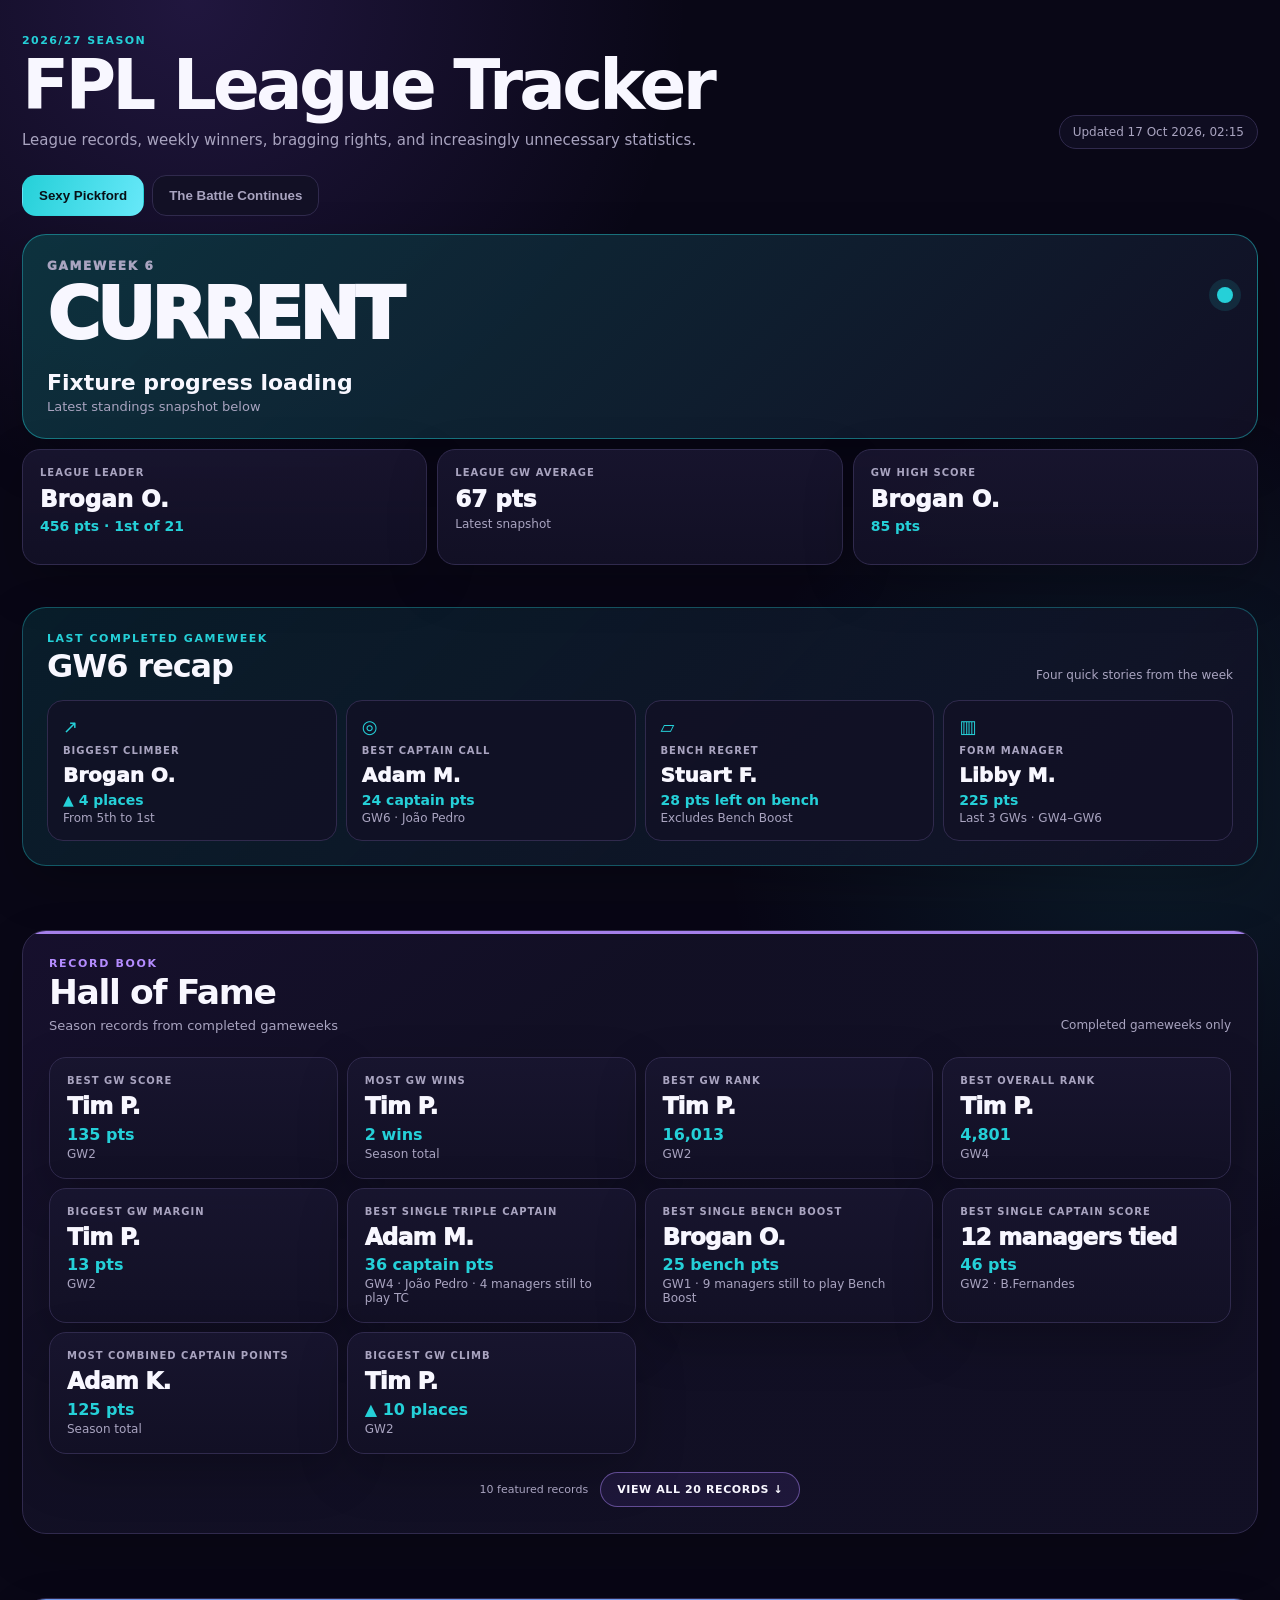
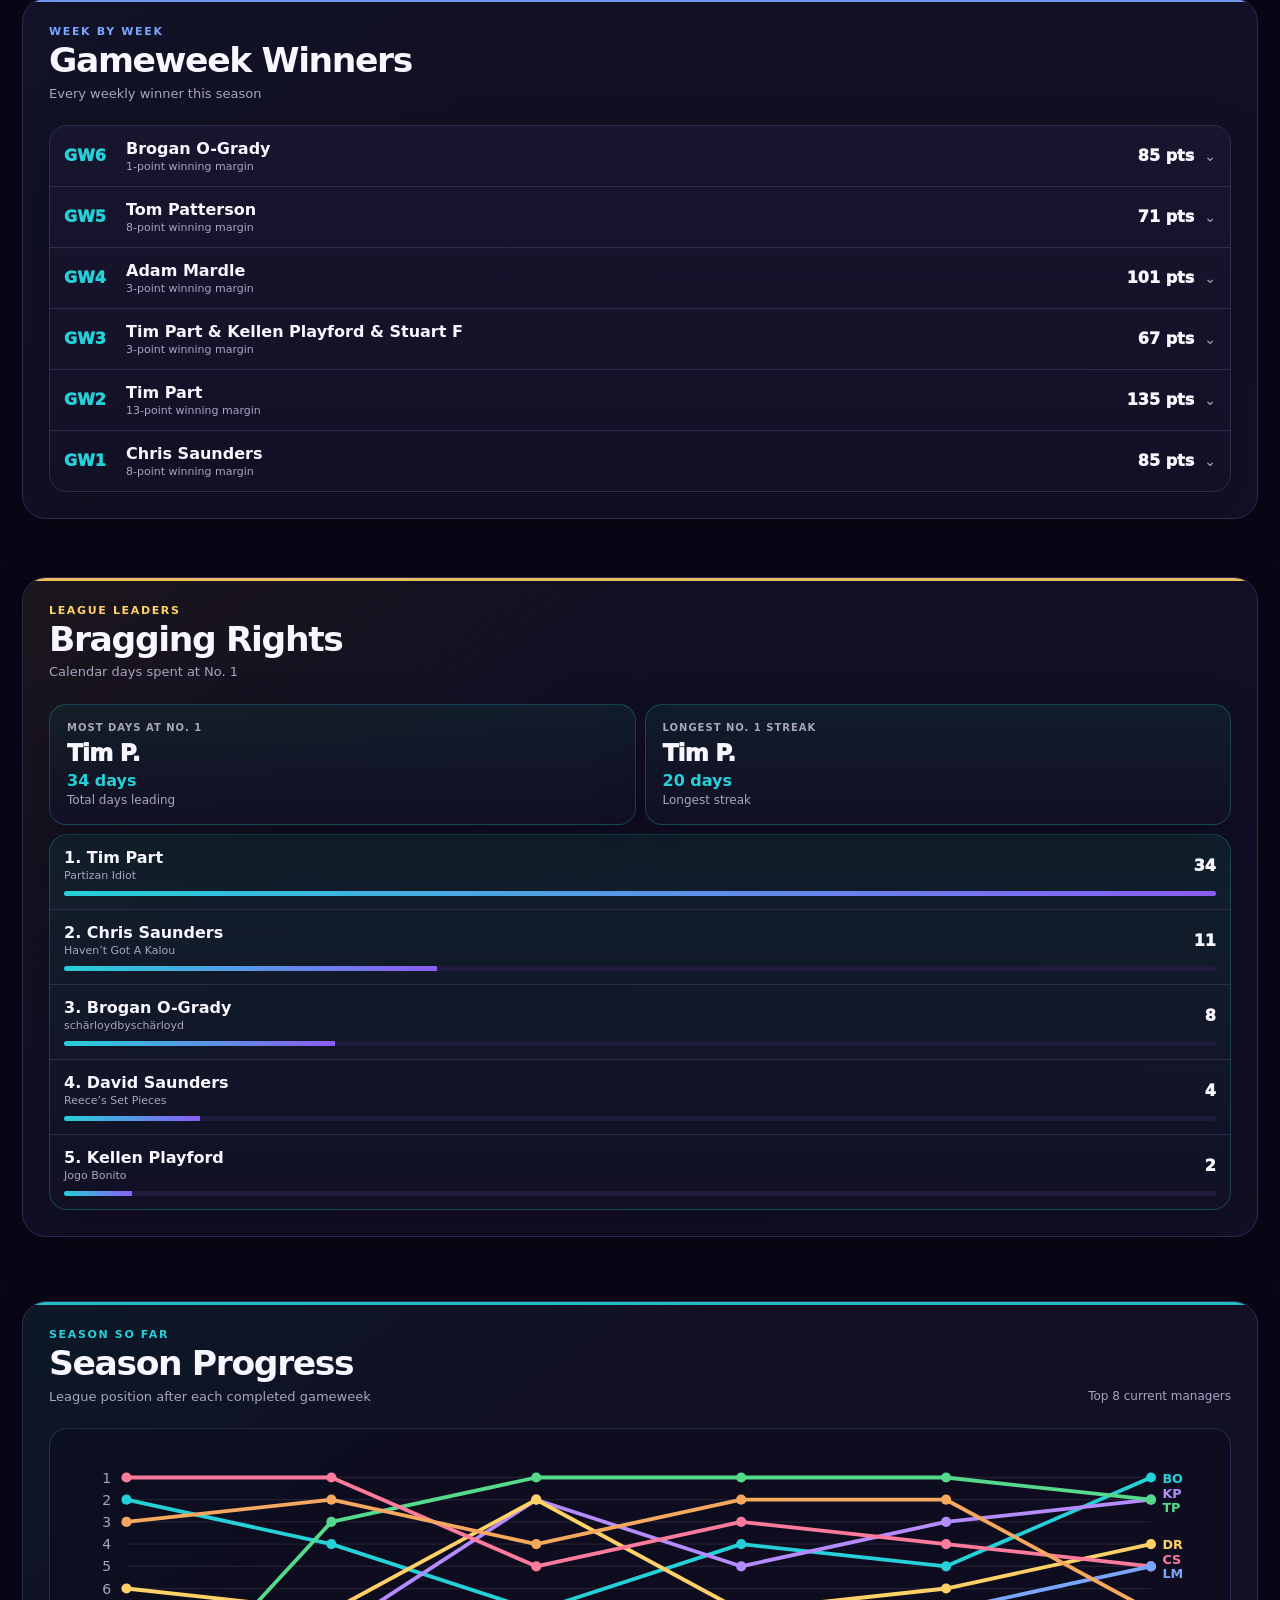
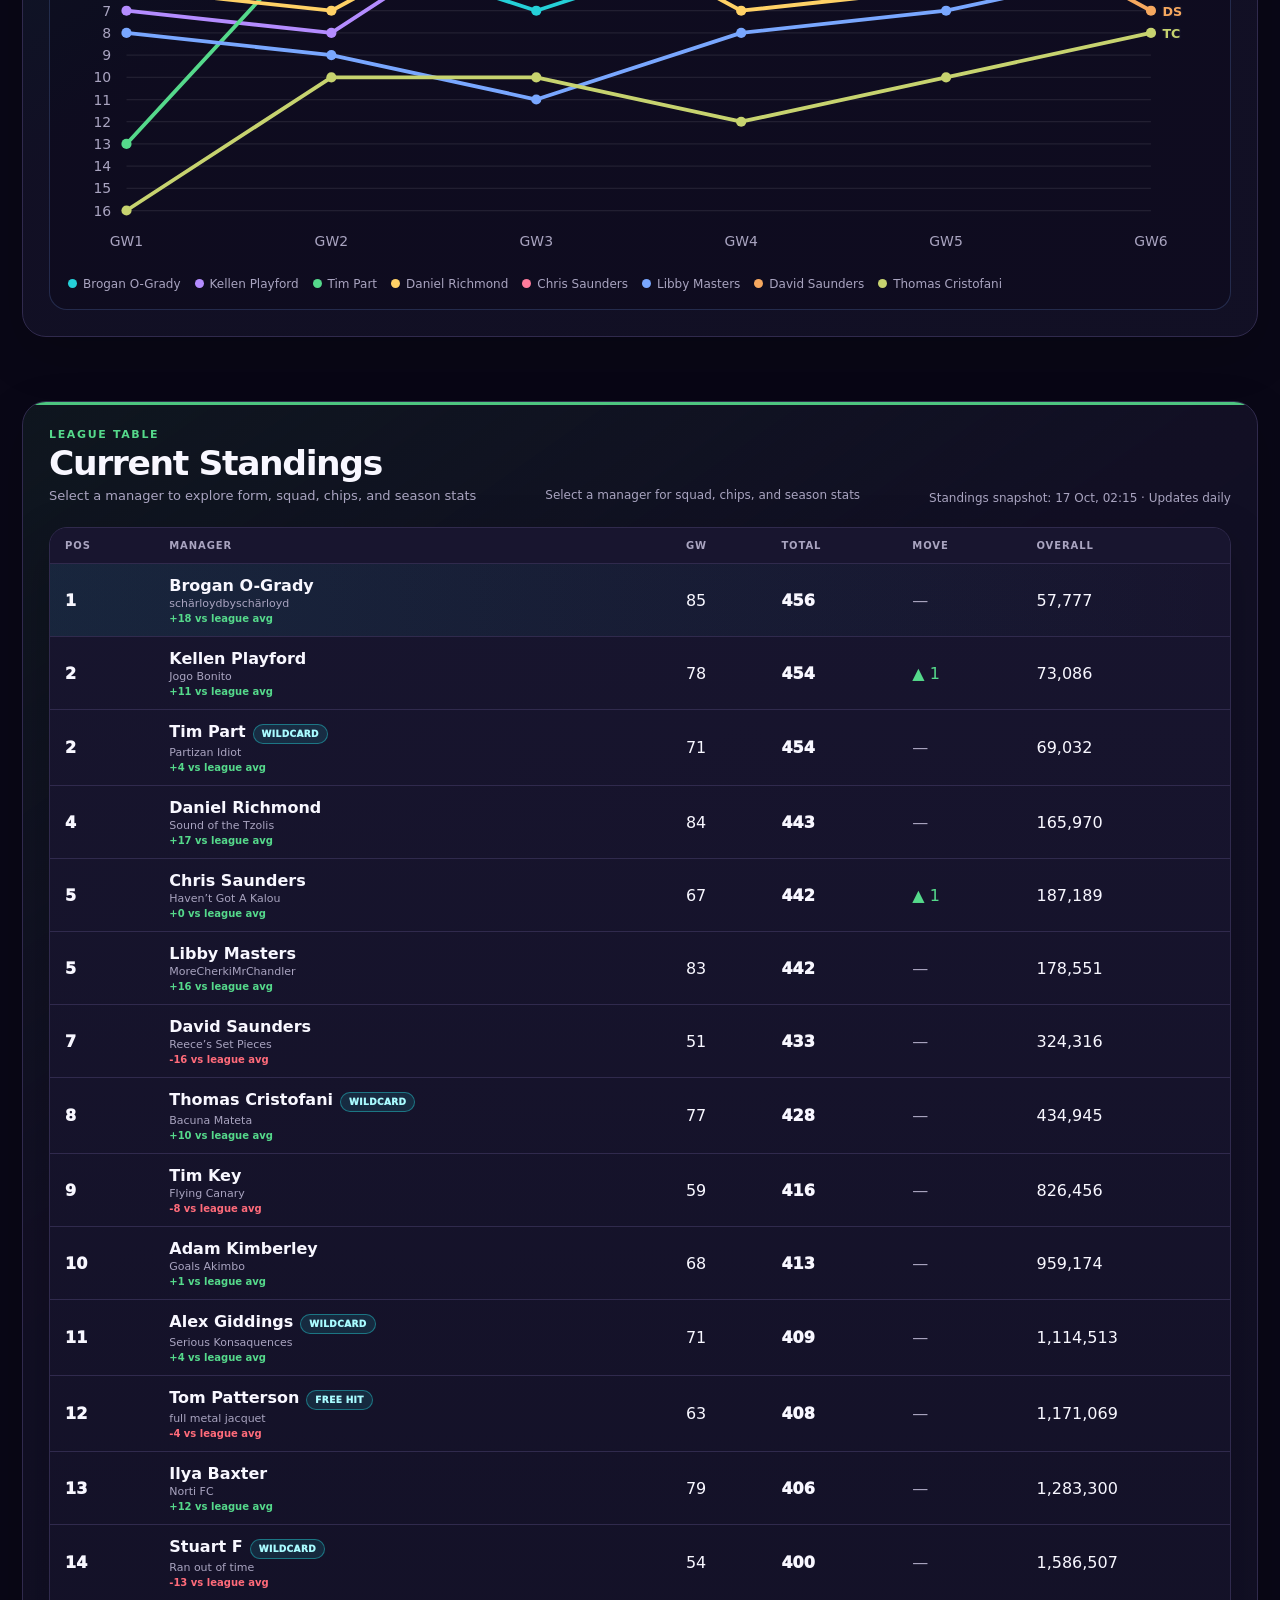
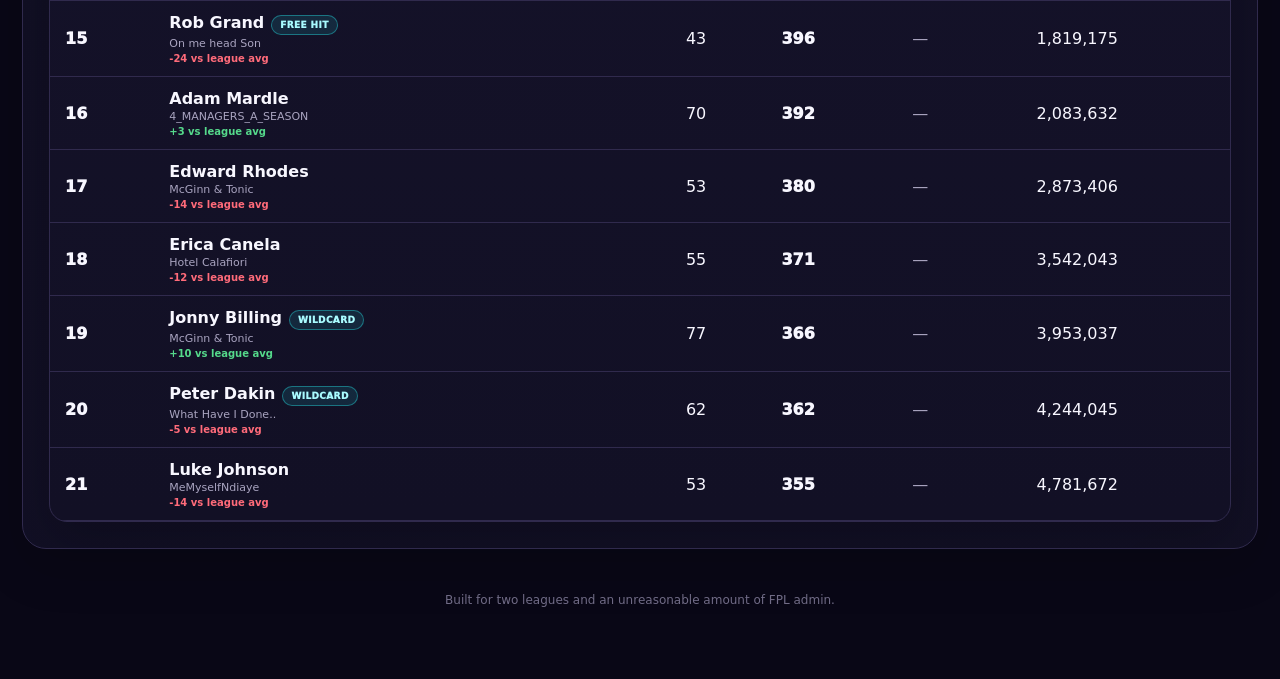
==== commit 53ab6e98: "Update index.html" ====
--- a/index.html
+++ b/index.html
@@ -1,3 +1,3 @@
 <!doctype html><html lang="en"><head><meta charset="utf-8"><meta name="viewport" content="width=device-width,initial-scale=1"><meta name="theme-color" content="#090716"><title>FPL League Tracker 2026/27</title><link rel="stylesheet" href="styles.css?v=3.5.0"><style>
 .hero{display:block!important}.hero-current{border:1px solid rgba(37,208,216,.45);border-radius:24px;padding:24px;background:linear-gradient(135deg,rgba(13,54,65,.9),rgba(18,16,37,.96));box-shadow:var(--shadow);margin-bottom:10px}.hero-current-top{display:flex;justify-content:space-between;align-items:flex-start;gap:16px}.hero-current-kicker{font-size:12px;font-weight:950;letter-spacing:.14em;text-transform:uppercase;color:var(--muted)}.hero-current-status{font-size:clamp(42px,7vw,72px);font-weight:950;letter-spacing:-.055em;line-height:.95;margin-top:7px;text-transform:uppercase;color:var(--cyan)}.hero-current.complete .hero-current-status{color:var(--green)}.hero-current.finalising .hero-current-status{color:#ffd166}.hero-current.waiting .hero-current-status{color:var(--text)}.hero-current-dot{width:16px;height:16px;border-radius:50%;background:var(--cyan);margin-top:28px;box-shadow:0 0 0 8px rgba(37,208,216,.12)}.hero-current.complete .hero-current-dot{background:var(--green)}.hero-current.finalising .hero-current-dot{background:#ffd166}.hero-current-matches{font-size:22px;font-weight:900;margin-top:22px}.hero-current-sub{font-size:13px;color:var(--muted);margin-top:4px}.hero-mini-grid{display:grid;grid-template-columns:repeat(3,1fr);gap:10px}.hero-mini{border:1px solid var(--line);border-radius:18px;padding:17px;background:linear-gradient(180deg,rgba(24,21,47,.92),rgba(18,16,37,.96));box-shadow:var(--shadow);min-height:116px}.hero-mini-value{font-size:23px;font-weight:950;margin-top:8px}.hero-mini-stat{font-size:14px;font-weight:900;color:var(--cyan);margin-top:6px}.recap-section{margin-top:26px}.recap-shell{border:1px solid rgba(37,208,216,.42);border-radius:22px;padding:18px;background:linear-gradient(135deg,rgba(10,48,59,.56),rgba(18,16,37,.96));box-shadow:var(--shadow)}.recap-head{display:flex;justify-content:space-between;align-items:flex-end;gap:18px;margin-bottom:12px}.recap-note{font-size:12px;color:var(--muted)}.recap-grid{display:grid;grid-template-columns:repeat(4,1fr);gap:9px}.recap-card{border:1px solid var(--line);border-radius:16px;padding:15px;background:rgba(18,16,37,.82)}.recap-icon{font-size:18px;color:var(--cyan);margin-bottom:8px}.recap-holder{font-size:20px;font-weight:950;margin-top:7px}.recap-stat{font-size:14px;font-weight:900;color:var(--cyan);margin-top:5px}.standings-snapshot{font-size:12px;color:var(--muted);margin-top:5px}.progress-chart{border:1px solid var(--line);border-radius:18px;padding:14px;background:rgba(18,16,37,.72);overflow:hidden}.progress-chart svg{width:100%;height:auto;display:block}.chart-grid{stroke:rgba(255,255,255,.08);stroke-width:1}.chart-axis{fill:var(--muted);font-size:11px}.chart-legend{display:flex;flex-wrap:wrap;gap:8px 14px;margin-top:10px;font-size:12px;color:var(--muted)}.chart-legend span{display:flex;align-items:center;gap:6px}.chart-legend i{width:9px;height:9px;border-radius:50%;display:inline-block}@media(max-width:980px){.recap-grid{grid-template-columns:repeat(2,1fr)}}@media(max-width:680px){.hero-current{padding:18px}.hero-current-status{font-size:48px}.hero-mini-grid{grid-template-columns:repeat(2,1fr);gap:7px}.hero-mini:first-child{grid-column:1/-1}.recap-grid{grid-template-columns:repeat(2,1fr);gap:7px}}
-</style></head><body><main class="shell"><header class="site-header"><div><div class="eyebrow">2026/27 season</div><h1>FPL League Tracker</h1><p class="intro">League records, weekly winners, bragging rights, and increasingly unnecessary statistics.</p></div><div class="status" id="updated">Loading latest snapshot…</div></header><nav id="tabs" class="league-tabs" aria-label="Choose league"></nav><section class="hero" id="hero"></section><section class="recap-section" id="gwRecapSection"><div class="recap-shell" id="gwRecap"></div></section><section class="section"><div class="section-head"><div><div class="eyebrow">Hall of fame</div><h2>League record book</h2></div><div class="section-note">Completed gameweeks only</div></div><div id="headlineRecords" class="headline-records"></div><div id="otherRecords" class="other-records"></div></section><section class="section lower-stats"><div><div class="section-head"><div><div class="eyebrow">Week by week</div><h2>Gameweek winners</h2></div></div><div id="gwWinners"></div></div><div><div class="section-head"><div><div class="eyebrow">Bragging rights</div><h2>Calendar days at No. 1</h2></div></div><div id="daysTop"></div></div></section><section class="section standings-section"><div class="section-head"><div><div class="eyebrow">Reference</div><h2>Current standings</h2></div><div class="section-note">Select a manager for squad, chips, and season stats</div></div><div id="standings"></div></section><footer>Built for two leagues and an unreasonable amount of FPL admin.</footer></main><script src="app.js?v=3.7.3"></script><script src="launch-updates.js?v=3.8.0"></script><script src="form-guide.js?v=3.8.1"></script><script src="visual-refresh.js?v=3.9.0"></script>/body></html>
+</style></head><body><main class="shell"><header class="site-header"><div><div class="eyebrow">2026/27 season</div><h1>FPL League Tracker</h1><p class="intro">League records, weekly winners, bragging rights, and increasingly unnecessary statistics.</p></div><div class="status" id="updated">Loading latest snapshot…</div></header><nav id="tabs" class="league-tabs" aria-label="Choose league"></nav><section class="hero" id="hero"></section><section class="recap-section" id="gwRecapSection"><div class="recap-shell" id="gwRecap"></div></section><section class="section"><div class="section-head"><div><div class="eyebrow">Hall of fame</div><h2>League record book</h2></div><div class="section-note">Completed gameweeks only</div></div><div id="headlineRecords" class="headline-records"></div><div id="otherRecords" class="other-records"></div></section><section class="section lower-stats"><div><div class="section-head"><div><div class="eyebrow">Week by week</div><h2>Gameweek winners</h2></div></div><div id="gwWinners"></div></div><div><div class="section-head"><div><div class="eyebrow">Bragging rights</div><h2>Calendar days at No. 1</h2></div></div><div id="daysTop"></div></div></section><section class="section standings-section"><div class="section-head"><div><div class="eyebrow">Reference</div><h2>Current standings</h2></div><div class="section-note">Select a manager for squad, chips, and season stats</div></div><div id="standings"></div></section><footer>Built for two leagues and an unreasonable amount of FPL admin.</footer></main><script src="app.js?v=3.7.3"></script><script src="launch-updates.js?v=3.8.0"></script><script src="form-guide.js?v=3.8.1"></script><script src="visual-refresh.js?v=3.9.0"></script></body></html>
